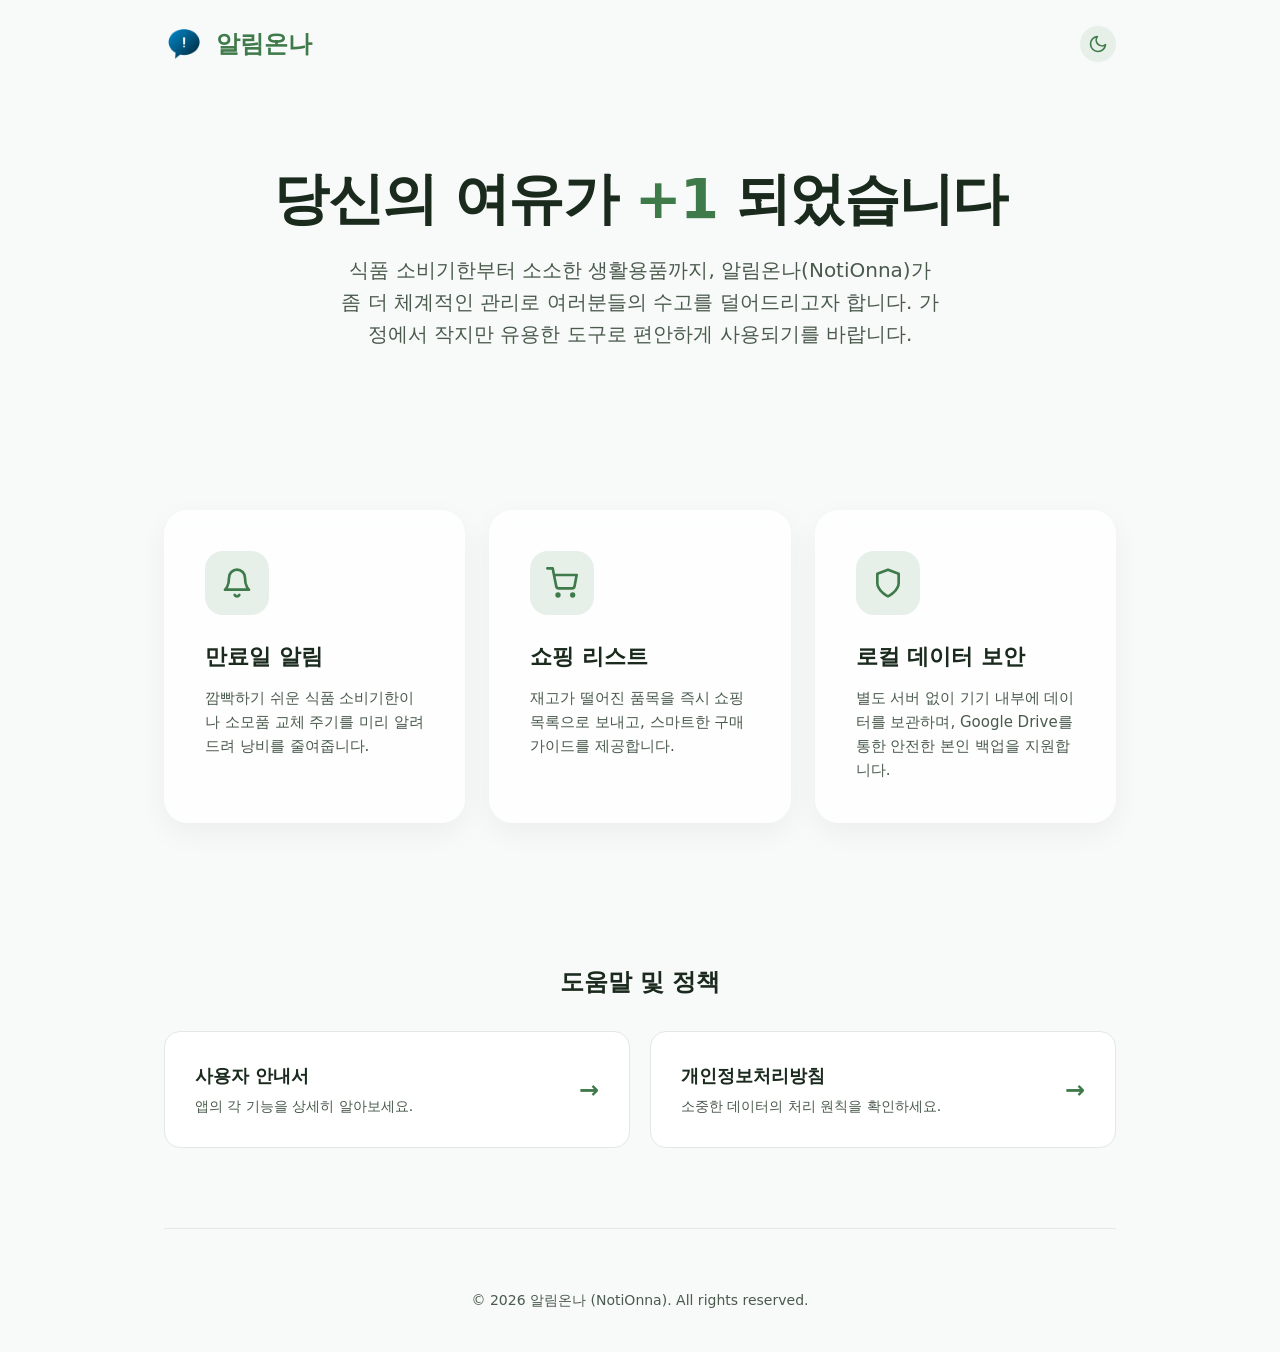
==== index.html @ 9b06f87b "Update index.html" ====
<!DOCTYPE html>
<html lang="ko">
<head>
    <meta charset="UTF-8">
    <meta name="viewport" content="width=device-width, initial-scale=1.0">
    <title>알림온나 (NotiOnna) - 스마트한 생활 관리의 시작</title>
    <!-- SEO Meta Tags -->
    <meta name="description" content="알림온나(NotiOnna)는 식품 소비기한 관리, 쇼핑 리스트 기능을 제공하는 통합 생활 관리 앱입니다.">
    <meta name="keywords" content="소비기한 관리, 쇼핑 리스트, 알림온나, NotiOnna, 생활 관리 앱">
    
    <script>
        (function () {
            try {
                var savedTheme = localStorage.getItem("homeTheme");
                if (savedTheme === "dark" || savedTheme === "light") {
                    document.documentElement.setAttribute("data-theme", savedTheme);
                    return;
                }
            } catch (error) {}
            document.documentElement.setAttribute("data-theme", "light");
        })();
    </script>
    <style>
        :root {
            --bg-page: #f8faf9;
            --bg-card: #ffffff;
            --text-main: #1a2a1d;
            --text-sub: #4a5a4d;
            --brand: #3f7a4a;
            --brand-light: #e6f0e9;
            --brand-hover: #2d5a36;
            --accent: #d07a2d;
            --line: #e2e8e3;
            --shadow: 0 10px 30px rgba(0, 0, 0, 0.05);
            --radius-lg: 24px;
            --radius-md: 16px;
            --font-main: "Pretendard Variable", "SUIT Variable", system-ui, -apple-system, sans-serif;
        }

        html[data-theme="dark"] {
            --bg-page: #111411;
            --bg-card: #1b201b;
            --text-main: #e8ece9;
            --text-sub: #aab4ad;
            --brand: #5ba56b;
            --brand-light: #253328;
            --brand-hover: #7bc18b;
            --line: #2d362e;
            --shadow: 0 10px 40px rgba(0, 0, 0, 0.3);
        }

        * {
            box-sizing: border-box;
            margin: 0;
            padding: 0;
        }

        body {
            font-family: var(--font-main);
            background-color: var(--bg-page);
            color: var(--text-main);
            line-height: 1.6;
            transition: background-color 0.3s ease;
            overflow-x: hidden;
        }

        .container {
            max-width: 1000px;
            margin: 0 auto;
            padding: 0 24px;
        }

        /* Nav */
        nav {
            display: flex;
            justify-content: space-between;
            align-items: center;
            padding: 24px 0;
        }

        .logo {
            font-size: 24px;
            font-weight: 800;
            color: var(--brand);
            display: flex;
            align-items: center;
            gap: 12px;
            text-decoration: none;
            font-family: inherit;
        }

        .logo-icon {
            width: 40px;
            height: 40px;
            border-radius: 10px;
            object-fit: contain;
        }

        /* Theme Toggle */
        .theme-toggle {
            cursor: pointer;
            padding: 8px;
            border-radius: 50%;
            background: var(--brand-light);
            display: flex;
            align-items: center;
            justify-content: center;
            border: none;
            color: var(--brand);
            transition: all 0.2s ease;
        }
        .theme-toggle:hover {
            transform: scale(1.1);
        }

        /* Hero Section */
        .hero {
            padding: 80px 0 60px;
            text-align: center;
        }

        .hero h1 {
            font-size: clamp(32px, 5vw, 56px);
            font-weight: 800;
            letter-spacing: -0.03em;
            margin-bottom: 24px;
            line-height: 1.1;
        }

        .hero h1 span {
            color: var(--brand);
        }

        .hero p {
            font-size: clamp(16px, 2.5vw, 20px);
            color: var(--text-sub);
            max-width: 600px;
            margin: 0 auto 40px;
        }

        .cta-group {
            display: flex;
            gap: 16px;
            justify-content: center;
            flex-wrap: wrap;
        }

        .btn {
            display: inline-flex;
            align-items: center;
            padding: 14px 28px;
            border-radius: 999px;
            font-weight: 700;
            text-decoration: none;
            transition: all 0.2s ease;
            font-size: 16px;
        }

        .btn-primary {
            background: var(--brand);
            color: white;
        }

        .btn-primary:hover {
            background: var(--brand-hover);
            transform: translateY(-2px);
            box-shadow: 0 8px 15px rgba(63, 122, 74, 0.2);
        }

        .btn-secondary {
            background: var(--bg-card);
            color: var(--text-main);
            border: 1px solid var(--line);
        }

        .btn-secondary:hover {
            background: var(--brand-light);
            border-color: var(--brand);
        }

        /* Features Section */
        .features {
            padding: 60px 0;
            display: grid;
            grid-template-columns: repeat(auto-fit, minmax(280px, 1fr));
            gap: 24px;
        }

        .feature-card {
            background: rgba(255, 255, 255, 0.7);
            backdrop-filter: blur(10px);
            -webkit-backdrop-filter: blur(10px);
            padding: 40px;
            border-radius: var(--radius-lg);
            border: 1px solid rgba(255, 255, 255, 0.4);
            box-shadow: var(--shadow);
            transition: all 0.3s cubic-bezier(0.4, 0, 0.2, 1);
            position: relative;
            overflow: hidden;
        }

        html[data-theme="dark"] .feature-card {
            background: rgba(27, 32, 27, 0.6);
            border: 1px solid rgba(255, 255, 255, 0.1);
        }

        .feature-card:hover {
            transform: translateY(-8px);
            border-color: var(--brand);
            box-shadow: 0 20px 40px rgba(0, 0, 0, 0.1);
        }

        .feature-icon-wrapper {
            width: 64px;
            height: 64px;
            background: var(--brand-light);
            border-radius: 18px;
            display: flex;
            align-items: center;
            justify-content: center;
            margin-bottom: 24px;
            color: var(--brand);
        }

        .feature-card h3 {
            font-size: 22px;
            margin-bottom: 12px;
            font-weight: 700;
        }

        .feature-card p {
            color: var(--text-sub);
            font-size: 15px;
            line-height: 1.6;
        }

        /* Links Section */
        .links-section {
            padding: 80px 0;
            text-align: center;
        }

        .links-grid {
            display: grid;
            grid-template-columns: repeat(auto-fit, minmax(300px, 1fr));
            gap: 20px;
            margin-top: 30px;
        }

        .link-card {
            background: var(--bg-card);
            padding: 30px;
            border-radius: var(--radius-md);
            border: 1px solid var(--line);
            text-decoration: none;
            color: inherit;
            display: flex;
            align-items: center;
            justify-content: space-between;
            transition: all 0.2s ease;
        }

        .link-card:hover {
            border-color: var(--brand);
            background: var(--brand-light);
        }

        .link-card div {
            text-align: left;
        }

        .link-card h4 {
            font-size: 18px;
            margin-bottom: 4px;
        }

        .link-card p {
            font-size: 14px;
            color: var(--text-sub);
        }

        .arrow-icon {
            color: var(--brand);
            font-weight: 800;
            font-size: 24px;
        }

        /* Footer */
        footer {
            padding: 60px 0 40px;
            border-top: 1px solid var(--line);
            text-align: center;
            color: var(--text-sub);
            font-size: 14px;
        }

        /* Animations */
        @keyframes fadeIn {
            from { opacity: 0; transform: translateY(20px); }
            to { opacity: 1; transform: translateY(0); }
        }

        .hero, .feature-card, .links-grid {
            animation: fadeIn 0.8s ease backwards;
        }

        .feature-card:nth-child(2) { animation-delay: 0.1s; }
        .feature-card:nth-child(3) { animation-delay: 0.2s; }
        .feature-card:nth-child(4) { animation-delay: 0.3s; }

    </style>
</head>
<body>
    <div class="container">
        <nav>
            <a href="#" class="logo">
                <img src="images/app_icon.png" alt="알림온나 로고" class="logo-icon">
                알림온나
            </a>
            <button class="theme-toggle" id="theme-btn" title="테마 전환">
                <svg id="sun-icon" style="display:none" width="20" height="20" viewBox="0 0 24 24" fill="none" stroke="currentColor" stroke-width="2" stroke-linecap="round" stroke-linejoin="round"><circle cx="12" cy="12" r="5"/><line x1="12" y1="1" x2="12" y2="3"/><line x1="12" y1="21" x2="12" y2="23"/><line x1="4.22" y1="4.22" x2="5.64" y2="5.64"/><line x1="18.36" y1="18.36" x2="19.78" y2="19.78"/><line x1="1" y1="12" x2="3" y2="12"/><line x1="21" y1="12" x2="23" y2="12"/><line x1="4.22" y1="19.78" x2="5.64" y2="18.36"/><line x1="18.36" y1="5.64" x2="19.78" y2="4.22"/></svg>
                <svg id="moon-icon" width="20" height="20" viewBox="0 0 24 24" fill="none" stroke="currentColor" stroke-width="2" stroke-linecap="round" stroke-linejoin="round"><path d="M21 12.79A9 9 0 1 1 11.21 3 7 7 0 0 0 21 12.79z"/></svg>
            </button>
        </nav>

        <header class="hero">
            <h1>당신의 여유가 <span>+1</span> 되었습니다</h1>
            <p>식품 소비기한부터 소소한 생활용품까지, 알림온나(NotiOnna)가 좀 더 체계적인 관리로 여러분들의 수고를 덜어드리고자 합니다. 가정에서 작지만 유용한 도구로 편안하게 사용되기를 바랍니다.</p>
        </header>

        <section class="features" id="features">
            <div class="feature-card">
                <div class="feature-icon-wrapper">
                    <svg width="32" height="32" viewBox="0 0 24 24" fill="none" stroke="currentColor" stroke-width="2" stroke-linecap="round" stroke-linejoin="round"><path d="M18 8A6 6 0 0 0 6 8c0 7-3 9-3 9h18s-3-2-3-9"/><path d="M13.73 21a2 2 0 0 1-3.46 0"/></svg>
                </div>
                <h3>만료일 알림</h3>
                <p>깜빡하기 쉬운 식품 소비기한이나 소모품 교체 주기를 미리 알려드려 낭비를 줄여줍니다.</p>
            </div>
            <div class="feature-card">
                <div class="feature-icon-wrapper">
                    <svg width="32" height="32" viewBox="0 0 24 24" fill="none" stroke="currentColor" stroke-width="2" stroke-linecap="round" stroke-linejoin="round"><circle cx="9" cy="21" r="1"/><circle cx="20" cy="21" r="1"/><path d="M1 1h4l2.68 13.39a2 2 0 0 0 2 1.61h9.72a2 2 0 0 0 2-1.61L23 6H6"/></svg>
                </div>
                <h3>쇼핑 리스트</h3>
                <p>재고가 떨어진 품목을 즉시 쇼핑 목록으로 보내고, 스마트한 구매 가이드를 제공합니다.</p>
            </div>
            <div class="feature-card">
                <div class="feature-icon-wrapper">
                    <svg width="32" height="32" viewBox="0 0 24 24" fill="none" stroke="currentColor" stroke-width="2" stroke-linecap="round" stroke-linejoin="round"><path d="M12 22s8-4 8-10V5l-8-3-8 3v7c0 6 8 10 8 10z"/></svg>
                </div>
                <h3>로컬 데이터 보안</h3>
                <p>별도 서버 없이 기기 내부에 데이터를 보관하며, Google Drive를 통한 안전한 본인 백업을 지원합니다.</p>
            </div>
        </section>

        <section class="links-section">
            <h2>도움말 및 정책</h2>
            <div class="links-grid">
                <a href="https://insac04.github.io/notionna/manual/" class="link-card">
                    <div>
                        <h4>사용자 안내서</h4>
                        <p>앱의 각 기능을 상세히 알아보세요.</p>
                    </div>
                    <span class="arrow-icon">→</span>
                </a>
                <a href="https://insac04.github.io/notionna/privacy-policy/" class="link-card">
                    <div>
                        <h4>개인정보처리방침</h4>
                        <p>소중한 데이터의 처리 원칙을 확인하세요.</p>
                    </div>
                    <span class="arrow-icon">→</span>
                </a>
            </div>
        </section>

        <footer>
            <p>&copy; 2026 알림온나 (NotiOnna). All rights reserved.</p>
        </footer>
    </div>

    <script>
        const btn = document.getElementById('theme-btn');
        const sunIcon = document.getElementById('sun-icon');
        const moonIcon = document.getElementById('moon-icon');
        
        function updateIcons(theme) {
            if (theme === 'dark') {
                sunIcon.style.display = 'block';
                moonIcon.style.display = 'none';
            } else {
                sunIcon.style.display = 'none';
                moonIcon.style.display = 'block';
            }
        }

        // Initial icon state
        updateIcons(document.documentElement.getAttribute('data-theme'));

        btn.addEventListener('click', () => {
            let currentTheme = document.documentElement.getAttribute('data-theme');
            let nextTheme = currentTheme === 'dark' ? 'light' : 'dark';
            
            document.documentElement.setAttribute('data-theme', nextTheme);
            localStorage.setItem('homeTheme', nextTheme);
            updateIcons(nextTheme);
        });
    </script>
</body>
</html>
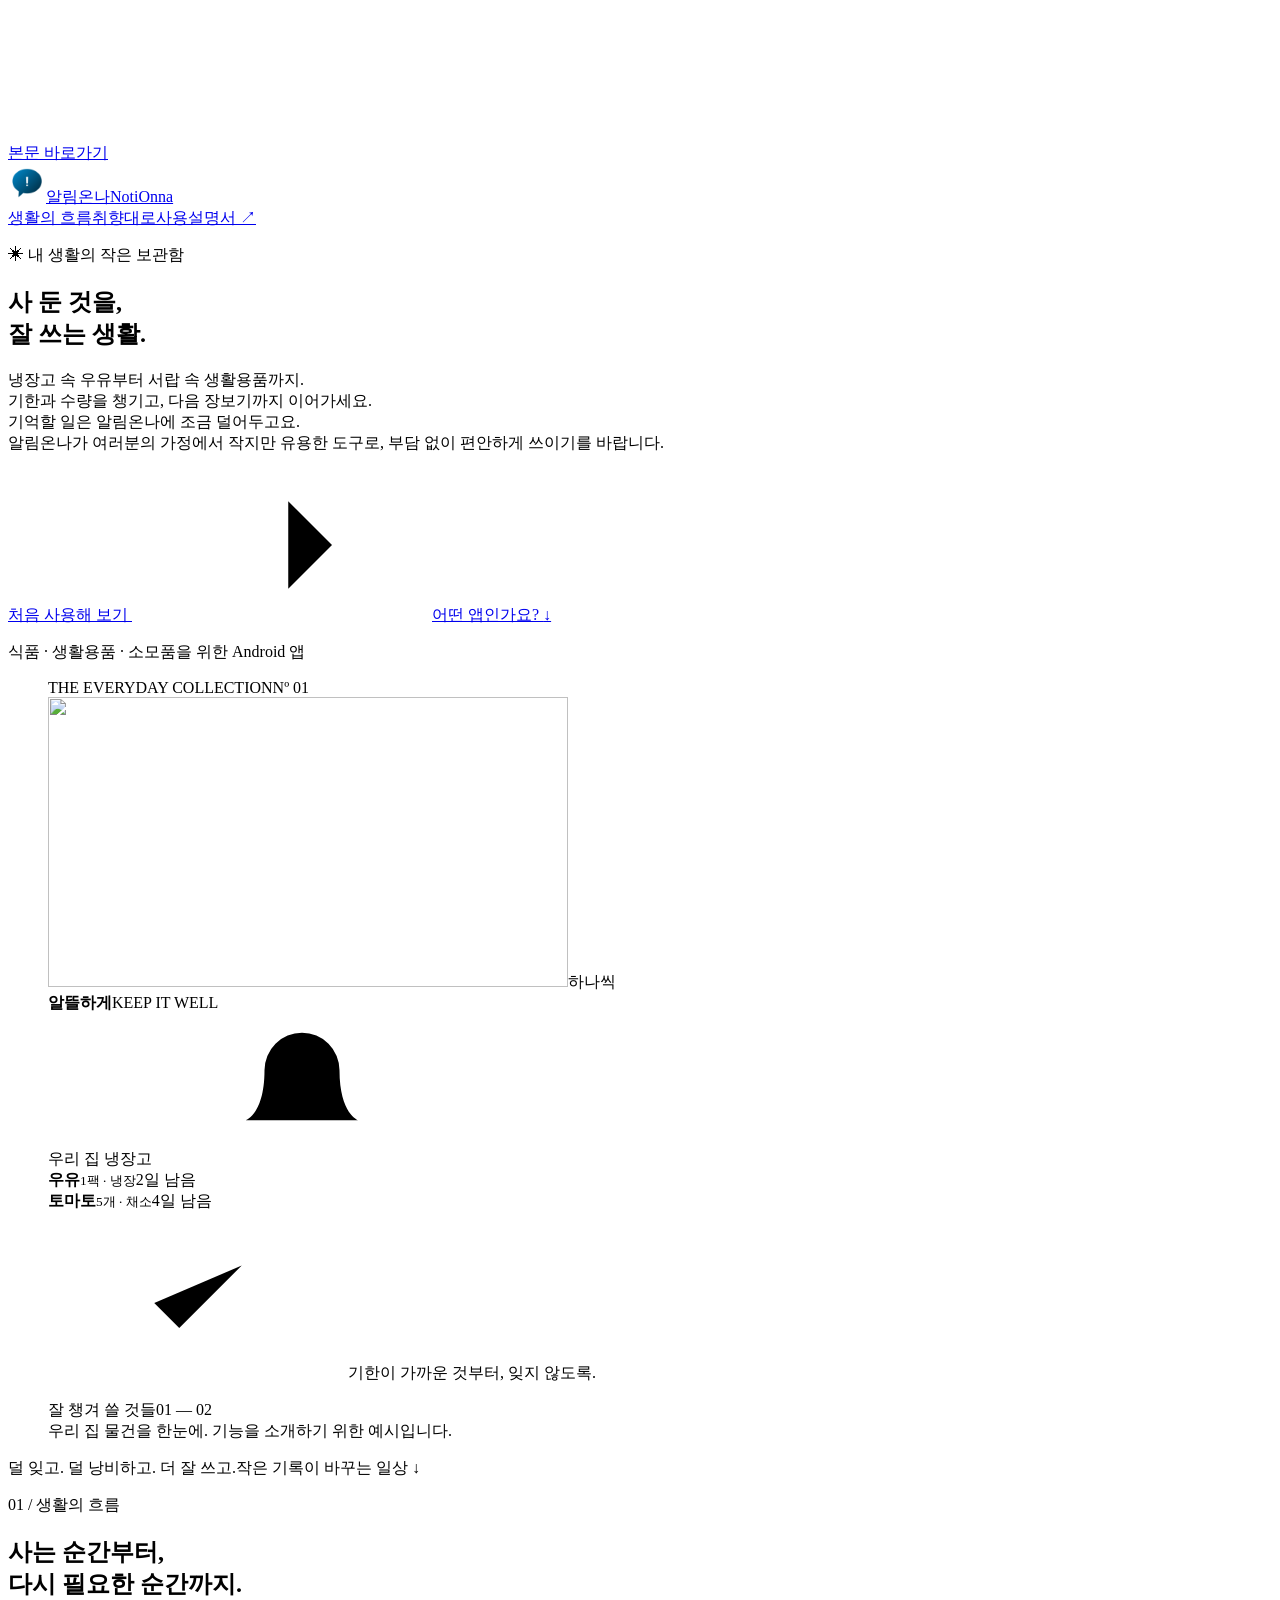
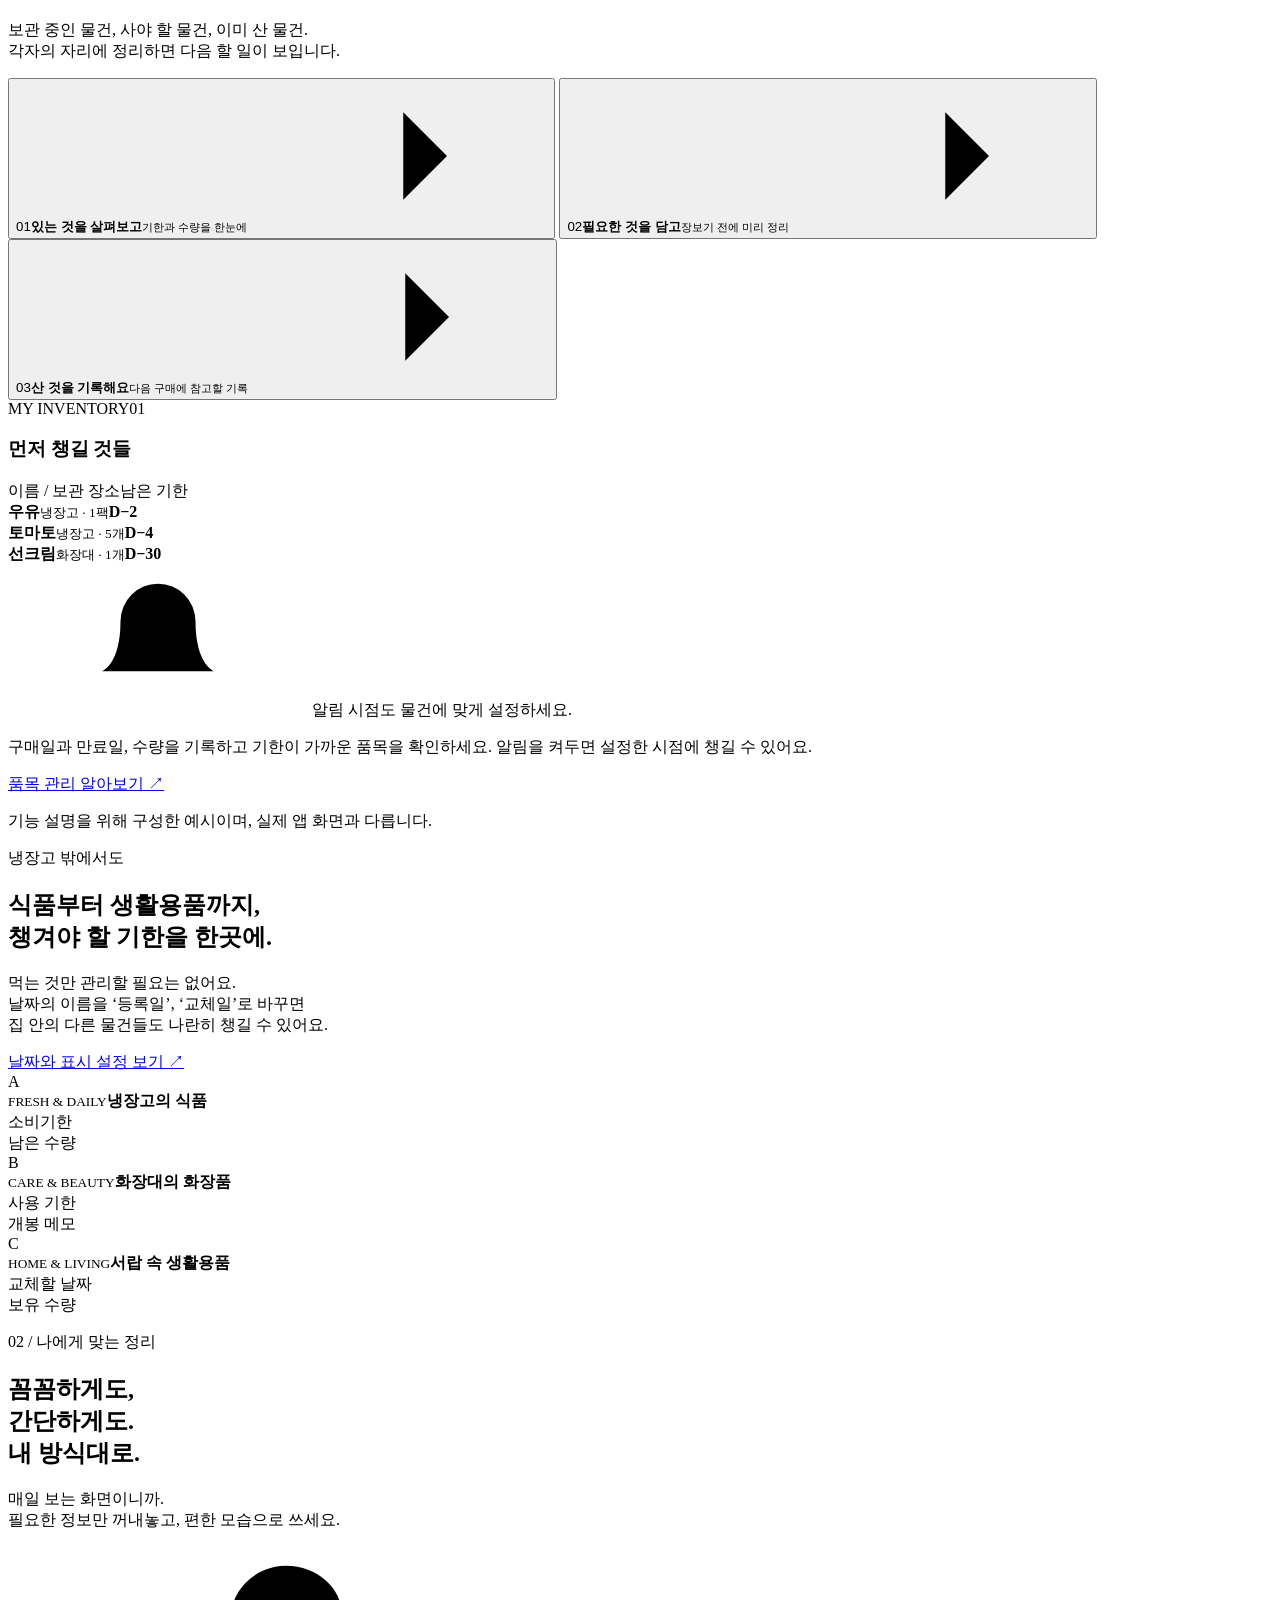
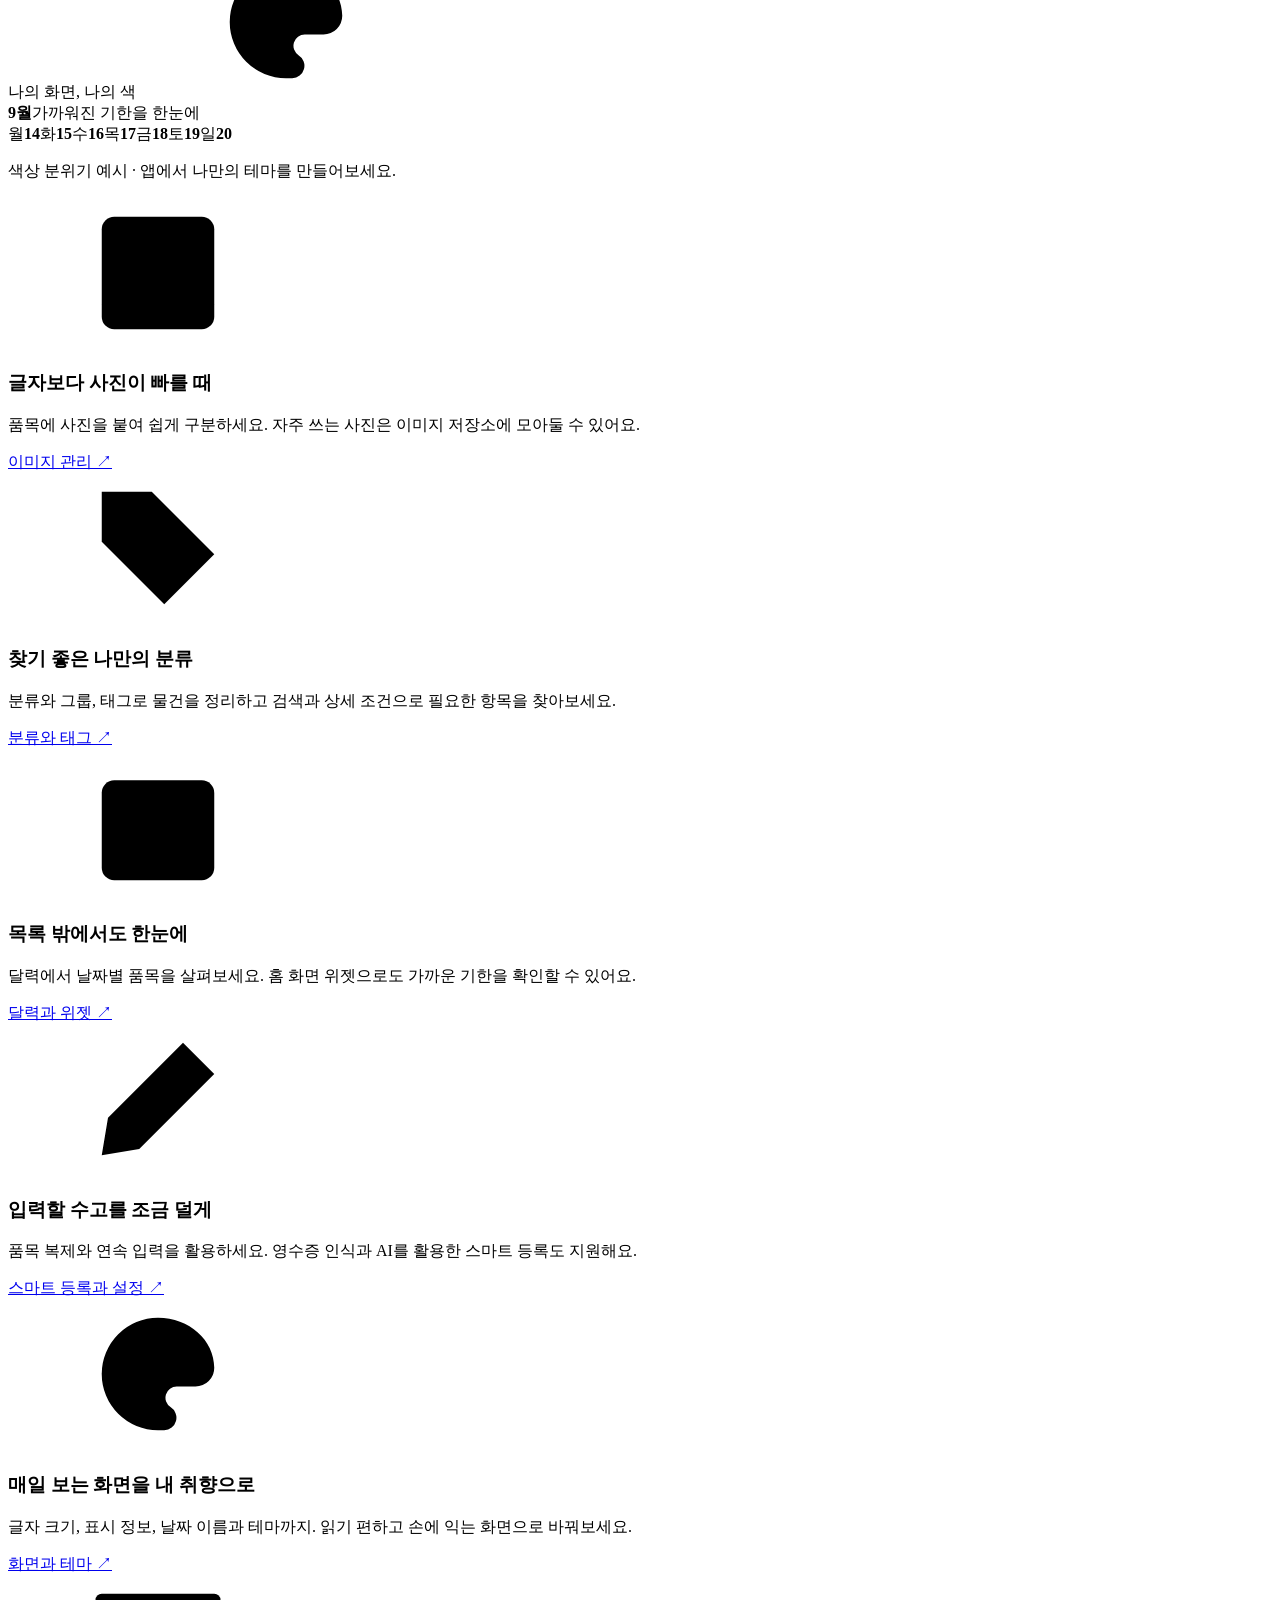
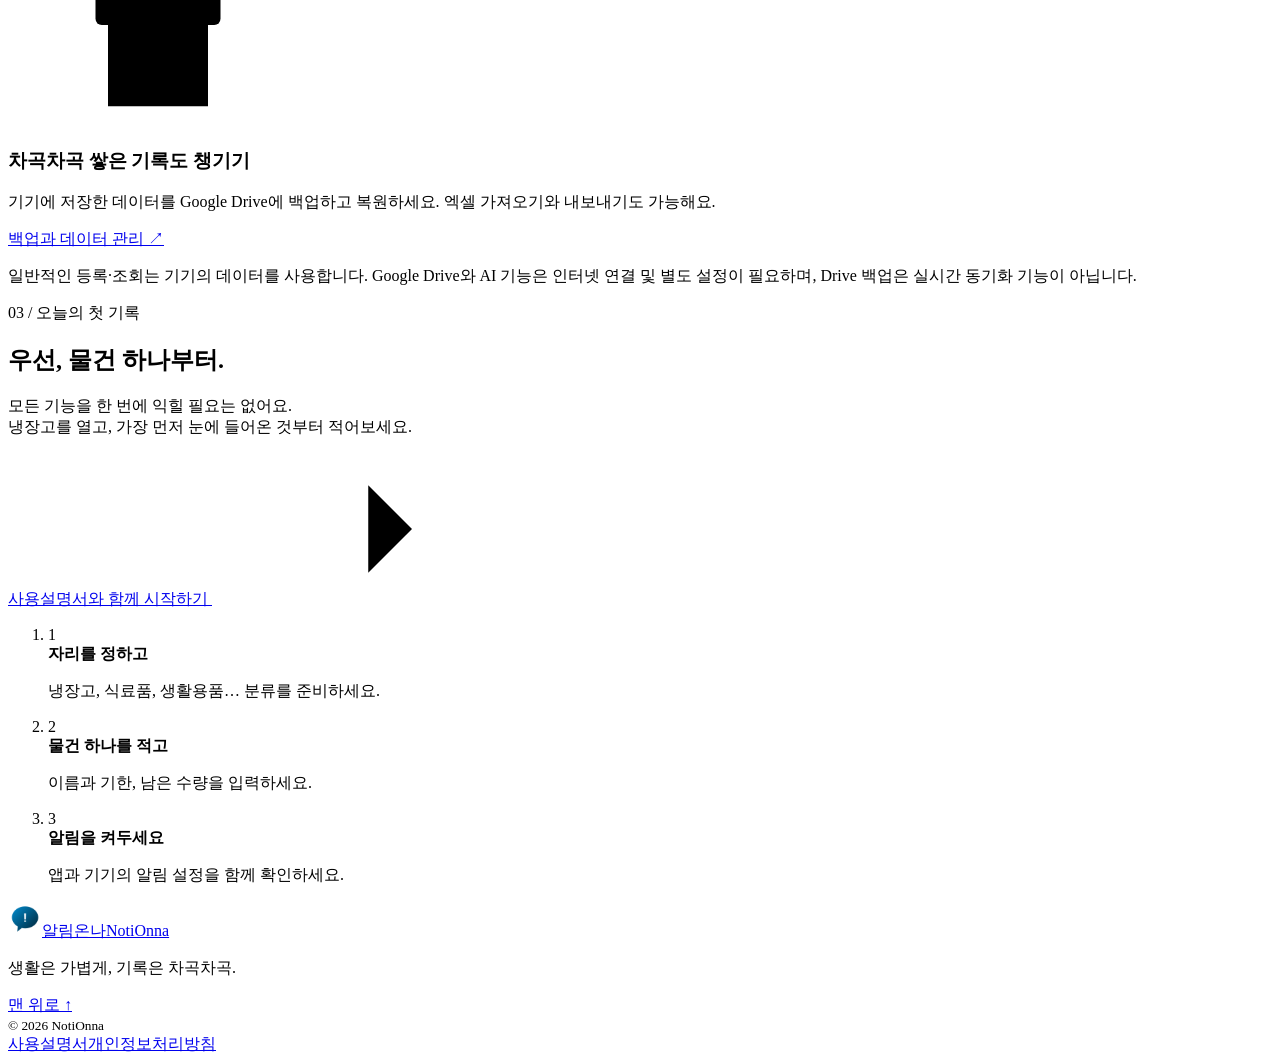
==== commit 40895f31: "Update index.html" ====
--- a/index.html
+++ b/index.html
@@ -1,408 +1,149 @@
 <!DOCTYPE html>
-<html lang="ko">
+<html lang="ko" data-theme="light">
 <head>
-    <meta charset="UTF-8">
-    <meta name="viewport" content="width=device-width, initial-scale=1.0">
-    <title>알림온나 (NotiOnna) - 스마트한 생활 관리의 시작</title>
-    <!-- SEO Meta Tags -->
-    <meta name="description" content="알림온나(NotiOnna)는 식품 소비기한 관리, 쇼핑 리스트 기능을 제공하는 통합 생활 관리 앱입니다.">
-    <meta name="keywords" content="소비기한 관리, 쇼핑 리스트, 알림온나, NotiOnna, 생활 관리 앱">
-    
-    <script>
-        (function () {
-            try {
-                var savedTheme = localStorage.getItem("homeTheme");
-                if (savedTheme === "dark" || savedTheme === "light") {
-                    document.documentElement.setAttribute("data-theme", savedTheme);
-                    return;
-                }
-            } catch (error) {}
-            document.documentElement.setAttribute("data-theme", "light");
-        })();
-    </script>
-    <style>
-        :root {
-            --bg-page: #f8faf9;
-            --bg-card: #ffffff;
-            --text-main: #1a2a1d;
-            --text-sub: #4a5a4d;
-            --brand: #3f7a4a;
-            --brand-light: #e6f0e9;
-            --brand-hover: #2d5a36;
-            --accent: #d07a2d;
-            --line: #e2e8e3;
-            --shadow: 0 10px 30px rgba(0, 0, 0, 0.05);
-            --radius-lg: 24px;
-            --radius-md: 16px;
-            --font-main: "Pretendard Variable", "SUIT Variable", system-ui, -apple-system, sans-serif;
-        }
+  <meta charset="UTF-8">
+  <meta name="viewport" content="width=device-width, initial-scale=1">
+  <meta name="description" content="사 둔 것을, 잘 쓰는 생활. 알림온나로 식품과 생활용품의 기한·수량을 챙기고, 장보기와 구매 기록까지 한곳에 정리하세요.">
+  <meta name="theme-color" content="#f5f3eb">
+  <meta property="og:type" content="website">
+  <meta property="og:locale" content="ko_KR">
+  <meta property="og:title" content="알림온나 — 사 둔 것을, 잘 쓰는 생활">
+  <meta property="og:description" content="냉장고 속 우유부터 서랍 속 생활용품까지. 기억할 일은 덜고, 하나씩 알뜰하게 챙겨보세요.">
+  <meta property="og:image" content="https://insac04.github.io/notionna/home/images/app_icon.png">
+  <title>알림온나 — 사 둔 것을, 잘 쓰는 생활</title>
+  <link rel="icon" type="image/png" href="images/app_icon.png">
+  <link rel="stylesheet" href="home.css">
+  <script>
+    (function () {
+      try {
+        var saved = localStorage.getItem('homeTheme');
+        if (saved === 'dark' || saved === 'light') document.documentElement.dataset.theme = saved;
+      } catch (error) {}
+    })();
+  </script>
+  <script src="home.js" defer></script>
+</head>
+<body id="top">
+  <a class="skip-link" href="#main">본문 바로가기</a>
+  <svg class="svg-definitions" xmlns="http://www.w3.org/2000/svg" aria-hidden="true">
+    <defs>
+      <symbol id="arrow" viewBox="0 0 24 24"><path d="M4 12h15M13 5l7 7-7 7"/></symbol>
+      <symbol id="check" viewBox="0 0 24 24"><path d="m5 12 4 4L19 6"/></symbol>
+      <symbol id="sun" viewBox="0 0 24 24"><circle cx="12" cy="12" r="4"/><path d="M12 2v2m0 16v2M2 12h2m16 0h2M5 5l1.5 1.5m11 11L19 19M5 19l1.5-1.5m11-11L19 5"/></symbol>
+      <symbol id="moon" viewBox="0 0 24 24"><path d="M20 14.2A8.7 8.7 0 0 1 9.8 4a8.8 8.8 0 1 0 10.2 10.2Z"/></symbol>
+      <symbol id="bell" viewBox="0 0 24 24"><path d="M6 9a6 6 0 0 1 12 0c0 7 3 8 3 8H3s3-1 3-8Zm4 12h4"/></symbol>
+      <symbol id="photo" viewBox="0 0 24 24"><rect x="3" y="3" width="18" height="18" rx="2"/><circle cx="8" cy="8" r="1.5"/><path d="m3 17 5-5 4 4 4-6 5 7"/></symbol>
+      <symbol id="tag" viewBox="0 0 24 24"><path d="M3 3h8l10 10-8 8L3 11Z"/><circle cx="7.5" cy="7.5" r="1"/></symbol>
+      <symbol id="calendar" viewBox="0 0 24 24"><rect x="3" y="5" width="18" height="16" rx="2"/><path d="M7 3v5m10-5v5M3 11h18M7 15h2m4 0h2m-8 3h2"/></symbol>
+      <symbol id="pencil" viewBox="0 0 24 24"><path d="m4 15 12-12 5 5L9 20l-6 1Zm10-10 5 5M4 15l5 5"/></symbol>
+      <symbol id="archive" viewBox="0 0 24 24"><path d="M4 8v13h16V8M9 12h6"/><rect x="2" y="3" width="20" height="5" rx="1"/></symbol>
+      <symbol id="palette" viewBox="0 0 24 24"><path d="M12 3a9 9 0 1 0 0 18h1a2 2 0 0 0 1-3.7 1.8 1.8 0 0 1 1-3.3h3a3 3 0 0 0 3-3c0-4.4-4-8-9-8Z"/><path d="M7 10h.1M10 7h.1M15 7h.1M18 10h.1"/></symbol>
+    </defs>
+  </svg>
+  <header class="site-header wrap">
+    <a class="brand" href="#top" aria-label="알림온나 소개 처음으로"><img src="images/app_icon.png" width="38" height="38" alt=""><span>알림온나<span class="brand-roman">NotiOnna</span></span></a>
+    <nav class="site-nav" aria-label="주요 메뉴">
+      <a href="#everyday">생활의 흐름</a><a href="#your-way">취향대로</a><a class="nav-manual" href="../manual/">사용설명서 <span aria-hidden="true">↗</span></a>
+      <button class="theme-button" type="button" aria-label="어두운 화면으로 전환" hidden data-enhanced><svg class="icon moon-icon" aria-hidden="true"><use href="#moon"/></svg><svg class="icon sun-icon" aria-hidden="true"><use href="#sun"/></svg></button>
+    </nav>
+  </header>
+  <main id="main" tabindex="-1">
+    <section class="hero wrap" aria-labelledby="hero-title">
+      <div class="hero-copy">
+        <p class="eyebrow"><span class="small-spark" aria-hidden="true">✳</span> 내 생활의 작은 보관함</p>
+        <h1 id="hero-title">사 둔 것을,<br><span class="marked">잘 쓰는 생활.</span></h1>
+        <p class="hero-description">냉장고 속 우유부터 서랍 속 생활용품까지.<br> 기한과 수량을 챙기고, 다음 장보기까지 이어가세요.<br> 기억할 일은 알림온나에 조금 덜어두고요.<br> 알림온나가 여러분의 가정에서 작지만 유용한 도구로, 부담 없이 편안하게 쓰이기를 바랍니다.</p>
+        <div class="hero-actions"><a class="button button-solid" href="../manual/#quickstart">처음 사용해 보기 <svg class="icon" aria-hidden="true"><use href="#arrow"/></svg></a><a class="text-link" href="#everyday">어떤 앱인가요? <span aria-hidden="true">↓</span></a></div>
+        <p class="hero-note"><span class="note-line" aria-hidden="true"></span> 식품 · 생활용품 · 소모품을 위한 Android 앱</p>
+      </div>
+      <figure class="cabinet-figure">
+        <div class="cabinet" data-cabinet="food">
+          <div class="cabinet-top"><span class="micro">THE EVERYDAY COLLECTION</span><span class="collection-number" aria-hidden="true">Nº 01</span></div>
+          <div class="cabinet-controls" role="group" aria-label="보관함 예시 선택" hidden data-enhanced><button type="button" data-collection="food" aria-pressed="true">냉장고</button><button type="button" data-collection="daily" aria-pressed="false">생활 서랍</button></div>
+          <div class="still-life" aria-hidden="true"><img class="shelf-food" src="images/shelf-food.svg" width="520" height="290" alt=""><img class="shelf-daily" src="images/shelf-daily.svg" width="520" height="290" alt="" hidden><span class="round-stamp">하나씩<br><strong>알뜰하게</strong><span>KEEP IT WELL</span></span></div>
+          <div class="inventory-note" aria-live="polite" aria-atomic="true">
+            <div class="inventory-heading"><span id="inventory-title">우리 집 냉장고</span><svg class="icon" aria-hidden="true"><use href="#bell"/></svg></div>
+            <div class="inventory-row"><span><i class="item-dot coral-dot" aria-hidden="true"></i><strong id="inventory-name-one">우유</strong><small id="inventory-detail-one">1팩 · 냉장</small></span><span class="date-tag" id="inventory-date-one">2일 남음</span></div>
+            <div class="inventory-row"><span><i class="item-dot green-dot" aria-hidden="true"></i><strong id="inventory-name-two">토마토</strong><small id="inventory-detail-two">5개 · 채소</small></span><span class="date-tag calm" id="inventory-date-two">4일 남음</span></div>
+            <p><svg class="icon" aria-hidden="true"><use href="#check"/></svg><span id="inventory-tip">기한이 가까운 것부터, 잊지 않도록.</span></p>
+          </div>
+          <div class="cabinet-base"><span>잘 챙겨 쓸 것들</span><span aria-hidden="true">01 — 02</span></div>
+        </div>
+        <figcaption><span id="cabinet-hint">우리 집 물건을 한눈에.</span> <span>기능을 소개하기 위한 예시입니다.</span></figcaption>
+      </figure>
+    </section>
+    <div class="chapter-line wrap" aria-hidden="true"><span>덜 잊고. 덜 낭비하고. 더 잘 쓰고.</span><span>작은 기록이 바꾸는 일상 ↓</span></div>
 
-        html[data-theme="dark"] {
-            --bg-page: #111411;
-            --bg-card: #1b201b;
-            --text-main: #e8ece9;
-            --text-sub: #aab4ad;
-            --brand: #5ba56b;
-            --brand-light: #253328;
-            --brand-hover: #7bc18b;
-            --line: #2d362e;
-            --shadow: 0 10px 40px rgba(0, 0, 0, 0.3);
-        }
+    <section id="everyday" class="everyday wrap section-space" aria-labelledby="everyday-title">
+      <div class="section-heading"><p class="eyebrow">01 / 생활의 흐름</p><h2 id="everyday-title">사는 순간부터,<br>다시 필요한 순간까지.</h2><p>보관 중인 물건, 사야 할 물건, 이미 산 물건.<br>각자의 자리에 정리하면 다음 할 일이 보입니다.</p></div>
+      <div class="flow-layout">
+        <div class="flow-tabs" role="tablist" aria-label="목록별 기능" aria-orientation="vertical">
+          <button id="tab-keep" class="flow-tab" type="button" role="tab" aria-selected="true" aria-controls="panel-keep" tabindex="0" data-step="keep"><span class="step-number">01</span><span><strong>있는 것을 살펴보고</strong><small>기한과 수량을 한눈에</small></span><svg class="icon" aria-hidden="true"><use href="#arrow"/></svg></button>
+          <button id="tab-shop" class="flow-tab" type="button" role="tab" aria-selected="false" aria-controls="panel-shop" tabindex="-1" data-step="shop"><span class="step-number">02</span><span><strong>필요한 것을 담고</strong><small>장보기 전에 미리 정리</small></span><svg class="icon" aria-hidden="true"><use href="#arrow"/></svg></button>
+          <button id="tab-record" class="flow-tab" type="button" role="tab" aria-selected="false" aria-controls="panel-record" tabindex="-1" data-step="record"><span class="step-number">03</span><span><strong>산 것을 기록해요</strong><small>다음 구매에 참고할 기록</small></span><svg class="icon" aria-hidden="true"><use href="#arrow"/></svg></button>
+        </div>
+        <div class="flow-stage">
+          <article id="panel-keep" class="flow-panel" role="tabpanel" aria-labelledby="tab-keep" tabindex="0">
+            <div class="paper-preview keep-preview"><div class="paper-head"><span class="micro">MY INVENTORY</span><span class="paper-index">01</span></div><h3>먼저 챙길 것들</h3><div class="list-labels"><span>이름 / 보관 장소</span><span>남은 기한</span></div>
+              <div class="preview-item"><span class="mini-illustration milk-mini" aria-hidden="true"></span><span><strong>우유</strong><small>냉장고 · 1팩</small></span><b class="remaining urgent">D−2</b></div>
+              <div class="preview-item"><span class="mini-illustration tomato-mini" aria-hidden="true"></span><span><strong>토마토</strong><small>냉장고 · 5개</small></span><b class="remaining">D−4</b></div>
+              <div class="preview-item"><span class="mini-illustration tube-mini" aria-hidden="true"></span><span><strong>선크림</strong><small>화장대 · 1개</small></span><b class="remaining">D−30</b></div>
+              <div class="paper-foot"><svg class="icon" aria-hidden="true"><use href="#bell"/></svg> 알림 시점도 물건에 맞게 설정하세요.</div>
+            </div>
+            <div class="panel-caption"><p>구매일과 만료일, 수량을 기록하고 기한이 가까운 품목을 확인하세요. 알림을 켜두면 설정한 시점에 챙길 수 있어요.</p><a class="text-link" href="../manual/#item">품목 관리 알아보기 <span aria-hidden="true">↗</span></a></div>
+          </article>
+          <article id="panel-shop" class="flow-panel" role="tabpanel" aria-labelledby="tab-shop" tabindex="0" hidden>
+            <div class="paper-preview shopping-preview"><div class="paper-head"><span class="micro">SHOPPING NOTE</span><span class="paper-index">02</span></div><h3>이번 주 장보기</h3><div class="list-labels"><span>살 물건 / 필요한 수량</span><span>장보기 목록</span></div>
+              <div class="shopping-item"><span class="sample-checkbox" aria-hidden="true"></span><strong>우유</strong><span>2팩</span></div><div class="shopping-item"><span class="sample-checkbox" aria-hidden="true"></span><strong>달걀</strong><span>1판</span></div><div class="shopping-item sample-done"><span class="sample-checkbox" aria-hidden="true"><svg class="icon"><use href="#check"/></svg></span><strong>주방 세제</strong><span>1개</span></div>
+              <div class="paper-foot"><svg class="icon" aria-hidden="true"><use href="#check"/></svg> 구매한 물건은 관리대상으로 등록할 수 있어요.</div>
+            </div>
+            <div class="panel-caption"><p>필요한 품목을 쇼핑 리스트로 보내고, 장볼 곳이나 목적에 따라 그룹으로 정리하세요. 구매한 물건은 관리대상에 새로 등록할 수 있어요.</p><a class="text-link" href="../manual/#shopping">쇼핑 리스트 알아보기 <span aria-hidden="true">↗</span></a></div>
+          </article>
+          <article id="panel-record" class="flow-panel" role="tabpanel" aria-labelledby="tab-record" tabindex="0" hidden>
+            <div class="paper-preview receipt-preview"><div class="paper-head"><span class="micro">PURCHASE ARCHIVE</span><span class="paper-index">03</span></div><h3>잘 샀다는 기록</h3><div class="list-labels"><span>동네 마트</span><span>09. 12.</span></div>
+              <div class="receipt-item"><strong>우유 <small>2팩</small></strong><span>5,600원</span></div><div class="receipt-item"><strong>달걀 <small>1판</small></strong><span>7,900원</span></div><div class="receipt-item"><strong>주방 세제 <small>1개</small></strong><span>4,500원</span></div><div class="receipt-total"><span>구매 기록 합계</span><strong>18,000<span>원</span></strong></div>
+            </div>
+            <div class="panel-caption"><p>구매 내역에 날짜, 구매처, 수량과 가격을 남겨두세요. 언제 어디서 샀는지, 얼마였는지 궁금할 때 다시 찾아볼 수 있어요.</p><a class="text-link" href="../manual/#history">구매 내역 알아보기 <span aria-hidden="true">↗</span></a></div>
+          </article>
+          <p class="example-note">기능 설명을 위해 구성한 예시이며, 실제 앱 화면과 다릅니다.</p>
+        </div>
+      </div>
+      <noscript><p class="noscript-note">쇼핑 리스트에서는 구매할 물건을 정리하고, 구매 내역에서는 날짜·구매처·가격을 기록할 수 있습니다. <a href="../manual/">사용설명서에서 모든 기능 보기 →</a></p></noscript>
+    </section>
 
-        * {
-            box-sizing: border-box;
-            margin: 0;
-            padding: 0;
-        }
+    <section class="beyond-food" aria-labelledby="beyond-title"><div class="wrap beyond-inner">
+      <div><p class="eyebrow">냉장고 밖에서도</p><h2 id="beyond-title">식품부터 생활용품까지,<br>챙겨야 할 기한을 한곳에.</h2><p>먹는 것만 관리할 필요는 없어요.<br>날짜의 이름을 ‘등록일’, ‘교체일’로 바꾸면<br>집 안의 다른 물건들도 나란히 챙길 수 있어요.</p><a class="text-link" href="../manual/#appearance">날짜와 표시 설정 보기 <span aria-hidden="true">↗</span></a></div>
+      <div class="label-stack" aria-label="활용 예시"><div class="storage-label"><span class="label-index">A</span><div><small>FRESH &amp; DAILY</small><strong>냉장고의 식품</strong></div><span class="label-detail">소비기한<br>남은 수량</span></div><div class="storage-label"><span class="label-index">B</span><div><small>CARE &amp; BEAUTY</small><strong>화장대의 화장품</strong></div><span class="label-detail">사용 기한<br>개봉 메모</span></div><div class="storage-label"><span class="label-index">C</span><div><small>HOME &amp; LIVING</small><strong>서랍 속 생활용품</strong></div><span class="label-detail">교체할 날짜<br>보유 수량</span></div></div>
+    </div></section>
 
-        body {
-            font-family: var(--font-main);
-            background-color: var(--bg-page);
-            color: var(--text-main);
-            line-height: 1.6;
-            transition: background-color 0.3s ease;
-            overflow-x: hidden;
-        }
-
-        .container {
-            max-width: 1000px;
-            margin: 0 auto;
-            padding: 0 24px;
-        }
-
-        /* Nav */
-        nav {
-            display: flex;
-            justify-content: space-between;
-            align-items: center;
-            padding: 24px 0;
-        }
-
-        .logo {
-            font-size: 24px;
-            font-weight: 800;
-            color: var(--brand);
-            display: flex;
-            align-items: center;
-            gap: 12px;
-            text-decoration: none;
-            font-family: inherit;
-        }
-
-        .logo-icon {
-            width: 40px;
-            height: 40px;
-            border-radius: 10px;
-            object-fit: contain;
-        }
-
-        /* Theme Toggle */
-        .theme-toggle {
-            cursor: pointer;
-            padding: 8px;
-            border-radius: 50%;
-            background: var(--brand-light);
-            display: flex;
-            align-items: center;
-            justify-content: center;
-            border: none;
-            color: var(--brand);
-            transition: all 0.2s ease;
-        }
-        .theme-toggle:hover {
-            transform: scale(1.1);
-        }
-
-        /* Hero Section */
-        .hero {
-            padding: 80px 0 60px;
-            text-align: center;
-        }
-
-        .hero h1 {
-            font-size: clamp(32px, 5vw, 56px);
-            font-weight: 800;
-            letter-spacing: -0.03em;
-            margin-bottom: 24px;
-            line-height: 1.1;
-        }
-
-        .hero h1 span {
-            color: var(--brand);
-        }
-
-        .hero p {
-            font-size: clamp(16px, 2.5vw, 20px);
-            color: var(--text-sub);
-            max-width: 600px;
-            margin: 0 auto 40px;
-        }
-
-        .cta-group {
-            display: flex;
-            gap: 16px;
-            justify-content: center;
-            flex-wrap: wrap;
-        }
-
-        .btn {
-            display: inline-flex;
-            align-items: center;
-            padding: 14px 28px;
-            border-radius: 999px;
-            font-weight: 700;
-            text-decoration: none;
-            transition: all 0.2s ease;
-            font-size: 16px;
-        }
-
-        .btn-primary {
-            background: var(--brand);
-            color: white;
-        }
-
-        .btn-primary:hover {
-            background: var(--brand-hover);
-            transform: translateY(-2px);
-            box-shadow: 0 8px 15px rgba(63, 122, 74, 0.2);
-        }
-
-        .btn-secondary {
-            background: var(--bg-card);
-            color: var(--text-main);
-            border: 1px solid var(--line);
-        }
-
-        .btn-secondary:hover {
-            background: var(--brand-light);
-            border-color: var(--brand);
-        }
-
-        /* Features Section */
-        .features {
-            padding: 60px 0;
-            display: grid;
-            grid-template-columns: repeat(auto-fit, minmax(280px, 1fr));
-            gap: 24px;
-        }
-
-        .feature-card {
-            background: rgba(255, 255, 255, 0.7);
-            backdrop-filter: blur(10px);
-            -webkit-backdrop-filter: blur(10px);
-            padding: 40px;
-            border-radius: var(--radius-lg);
-            border: 1px solid rgba(255, 255, 255, 0.4);
-            box-shadow: var(--shadow);
-            transition: all 0.3s cubic-bezier(0.4, 0, 0.2, 1);
-            position: relative;
-            overflow: hidden;
-        }
-
-        html[data-theme="dark"] .feature-card {
-            background: rgba(27, 32, 27, 0.6);
-            border: 1px solid rgba(255, 255, 255, 0.1);
-        }
-
-        .feature-card:hover {
-            transform: translateY(-8px);
-            border-color: var(--brand);
-            box-shadow: 0 20px 40px rgba(0, 0, 0, 0.1);
-        }
-
-        .feature-icon-wrapper {
-            width: 64px;
-            height: 64px;
-            background: var(--brand-light);
-            border-radius: 18px;
-            display: flex;
-            align-items: center;
-            justify-content: center;
-            margin-bottom: 24px;
-            color: var(--brand);
-        }
-
-        .feature-card h3 {
-            font-size: 22px;
-            margin-bottom: 12px;
-            font-weight: 700;
-        }
-
-        .feature-card p {
-            color: var(--text-sub);
-            font-size: 15px;
-            line-height: 1.6;
-        }
-
-        /* Links Section */
-        .links-section {
-            padding: 80px 0;
-            text-align: center;
-        }
-
-        .links-grid {
-            display: grid;
-            grid-template-columns: repeat(auto-fit, minmax(300px, 1fr));
-            gap: 20px;
-            margin-top: 30px;
-        }
-
-        .link-card {
-            background: var(--bg-card);
-            padding: 30px;
-            border-radius: var(--radius-md);
-            border: 1px solid var(--line);
-            text-decoration: none;
-            color: inherit;
-            display: flex;
-            align-items: center;
-            justify-content: space-between;
-            transition: all 0.2s ease;
-        }
-
-        .link-card:hover {
-            border-color: var(--brand);
-            background: var(--brand-light);
-        }
-
-        .link-card div {
-            text-align: left;
-        }
-
-        .link-card h4 {
-            font-size: 18px;
-            margin-bottom: 4px;
-        }
-
-        .link-card p {
-            font-size: 14px;
-            color: var(--text-sub);
-        }
-
-        .arrow-icon {
-            color: var(--brand);
-            font-weight: 800;
-            font-size: 24px;
-        }
-
-        /* Footer */
-        footer {
-            padding: 60px 0 40px;
-            border-top: 1px solid var(--line);
-            text-align: center;
-            color: var(--text-sub);
-            font-size: 14px;
-        }
-
-        /* Animations */
-        @keyframes fadeIn {
-            from { opacity: 0; transform: translateY(20px); }
-            to { opacity: 1; transform: translateY(0); }
-        }
-
-        .hero, .feature-card, .links-grid {
-            animation: fadeIn 0.8s ease backwards;
-        }
-
-        .feature-card:nth-child(2) { animation-delay: 0.1s; }
-        .feature-card:nth-child(3) { animation-delay: 0.2s; }
-        .feature-card:nth-child(4) { animation-delay: 0.3s; }
-
-    </style>
-</head>
-<body>
-    <div class="container">
-        <nav>
-            <a href="#" class="logo">
-                <img src="images/app_icon.png" alt="알림온나 로고" class="logo-icon">
-                알림온나
-            </a>
-            <button class="theme-toggle" id="theme-btn" title="테마 전환">
-                <svg id="sun-icon" style="display:none" width="20" height="20" viewBox="0 0 24 24" fill="none" stroke="currentColor" stroke-width="2" stroke-linecap="round" stroke-linejoin="round"><circle cx="12" cy="12" r="5"/><line x1="12" y1="1" x2="12" y2="3"/><line x1="12" y1="21" x2="12" y2="23"/><line x1="4.22" y1="4.22" x2="5.64" y2="5.64"/><line x1="18.36" y1="18.36" x2="19.78" y2="19.78"/><line x1="1" y1="12" x2="3" y2="12"/><line x1="21" y1="12" x2="23" y2="12"/><line x1="4.22" y1="19.78" x2="5.64" y2="18.36"/><line x1="18.36" y1="5.64" x2="19.78" y2="4.22"/></svg>
-                <svg id="moon-icon" width="20" height="20" viewBox="0 0 24 24" fill="none" stroke="currentColor" stroke-width="2" stroke-linecap="round" stroke-linejoin="round"><path d="M21 12.79A9 9 0 1 1 11.21 3 7 7 0 0 0 21 12.79z"/></svg>
-            </button>
-        </nav>
-
-        <header class="hero">
-            <h1>당신의 여유가 <span>+1</span> 되었습니다</h1>
-            <p>식품 소비기한부터 소소한 생활용품까지, 알림온나(NotiOnna)가 좀 더 체계적인 관리로 여러분들의 수고를 덜어드리고자 합니다. 가정에서 작지만 유용한 도구로 편안하게 사용되기를 바랍니다.</p>
-        </header>
-
-        <section class="features" id="features">
-            <div class="feature-card">
-                <div class="feature-icon-wrapper">
-                    <svg width="32" height="32" viewBox="0 0 24 24" fill="none" stroke="currentColor" stroke-width="2" stroke-linecap="round" stroke-linejoin="round"><path d="M18 8A6 6 0 0 0 6 8c0 7-3 9-3 9h18s-3-2-3-9"/><path d="M13.73 21a2 2 0 0 1-3.46 0"/></svg>
-                </div>
-                <h3>만료일 알림</h3>
-                <p>깜빡하기 쉬운 식품 소비기한이나 소모품 교체 주기를 미리 알려드려 낭비를 줄여줍니다.</p>
-            </div>
-            <div class="feature-card">
-                <div class="feature-icon-wrapper">
-                    <svg width="32" height="32" viewBox="0 0 24 24" fill="none" stroke="currentColor" stroke-width="2" stroke-linecap="round" stroke-linejoin="round"><circle cx="9" cy="21" r="1"/><circle cx="20" cy="21" r="1"/><path d="M1 1h4l2.68 13.39a2 2 0 0 0 2 1.61h9.72a2 2 0 0 0 2-1.61L23 6H6"/></svg>
-                </div>
-                <h3>쇼핑 리스트</h3>
-                <p>재고가 떨어진 품목을 즉시 쇼핑 목록으로 보내고, 스마트한 구매 가이드를 제공합니다.</p>
-            </div>
-            <div class="feature-card">
-                <div class="feature-icon-wrapper">
-                    <svg width="32" height="32" viewBox="0 0 24 24" fill="none" stroke="currentColor" stroke-width="2" stroke-linecap="round" stroke-linejoin="round"><path d="M12 22s8-4 8-10V5l-8-3-8 3v7c0 6 8 10 8 10z"/></svg>
-                </div>
-                <h3>로컬 데이터 보안</h3>
-                <p>별도 서버 없이 기기 내부에 데이터를 보관하며, Google Drive를 통한 안전한 본인 백업을 지원합니다.</p>
-            </div>
-        </section>
-
-        <section class="links-section">
-            <h2>도움말 및 정책</h2>
-            <div class="links-grid">
-                <a href="https://insac04.github.io/notionna/manual/" class="link-card">
-                    <div>
-                        <h4>사용자 안내서</h4>
-                        <p>앱의 각 기능을 상세히 알아보세요.</p>
-                    </div>
-                    <span class="arrow-icon">→</span>
-                </a>
-                <a href="https://insac04.github.io/notionna/privacy-policy/" class="link-card">
-                    <div>
-                        <h4>개인정보처리방침</h4>
-                        <p>소중한 데이터의 처리 원칙을 확인하세요.</p>
-                    </div>
-                    <span class="arrow-icon">→</span>
-                </a>
-            </div>
-        </section>
-
-        <footer>
-            <p>&copy; 2026 알림온나 (NotiOnna). All rights reserved.</p>
-        </footer>
-    </div>
-
-    <script>
-        const btn = document.getElementById('theme-btn');
-        const sunIcon = document.getElementById('sun-icon');
-        const moonIcon = document.getElementById('moon-icon');
-        
-        function updateIcons(theme) {
-            if (theme === 'dark') {
-                sunIcon.style.display = 'block';
-                moonIcon.style.display = 'none';
-            } else {
-                sunIcon.style.display = 'none';
-                moonIcon.style.display = 'block';
-            }
-        }
-
-        // Initial icon state
-        updateIcons(document.documentElement.getAttribute('data-theme'));
-
-        btn.addEventListener('click', () => {
-            let currentTheme = document.documentElement.getAttribute('data-theme');
-            let nextTheme = currentTheme === 'dark' ? 'light' : 'dark';
-            
-            document.documentElement.setAttribute('data-theme', nextTheme);
-            localStorage.setItem('homeTheme', nextTheme);
-            updateIcons(nextTheme);
-        });
-    </script>
+    <section id="your-way" class="your-way wrap section-space" aria-labelledby="your-way-title">
+      <div class="personal-intro">
+        <div class="section-heading"><p class="eyebrow">02 / 나에게 맞는 정리</p><h2 id="your-way-title">꼼꼼하게도,<br> 간단하게도.<br><span class="serif-word">내 방식대로.</span></h2><p>매일 보는 화면이니까.<br>필요한 정보만 꺼내놓고, 편한 모습으로 쓰세요.</p></div>
+        <div class="color-sample" data-palette="forest"><div class="color-sample-top"><span>나의 화면, 나의 색</span><svg class="icon" aria-hidden="true"><use href="#palette"/></svg></div><div class="sample-calendar" aria-hidden="true"><div><strong>9월</strong><span>가까워진 기한을 한눈에</span></div><div class="calendar-strip"><span>월<b>14</b></span><span>화<b>15</b></span><span class="calendar-selected">수<b>16<i></i></b></span><span>목<b>17</b></span><span>금<b>18</b></span><span>토<b>19</b></span><span>일<b>20</b></span></div></div><div class="palette-controls" role="group" aria-label="색상 분위기 미리보기" hidden data-enhanced><span id="palette-name">차분한 숲</span><div><button type="button" class="swatch forest" data-palette="forest" aria-label="차분한 숲 색상 보기" aria-pressed="true"></button><button type="button" class="swatch ocean" data-palette="ocean" aria-label="깊은 바다 색상 보기" aria-pressed="false"></button><button type="button" class="swatch clay" data-palette="clay" aria-label="따뜻한 흙 색상 보기" aria-pressed="false"></button></div></div><p class="color-sample-note">색상 분위기 예시 · 앱에서 나만의 테마를 만들어보세요.</p></div>
+      </div>
+      <div class="feature-directory">
+        <article><svg class="icon" aria-hidden="true"><use href="#photo"/></svg><div><h3>글자보다 사진이 빠를 때</h3><p>품목에 사진을 붙여 쉽게 구분하세요. 자주 쓰는 사진은 이미지 저장소에 모아둘 수 있어요.</p><a href="../manual/#images">이미지 관리 <span aria-hidden="true">↗</span></a></div></article>
+        <article><svg class="icon" aria-hidden="true"><use href="#tag"/></svg><div><h3>찾기 좋은 나만의 분류</h3><p>분류와 그룹, 태그로 물건을 정리하고 검색과 상세 조건으로 필요한 항목을 찾아보세요.</p><a href="../manual/#categories">분류와 태그 <span aria-hidden="true">↗</span></a></div></article>
+        <article><svg class="icon" aria-hidden="true"><use href="#calendar"/></svg><div><h3>목록 밖에서도 한눈에</h3><p>달력에서 날짜별 품목을 살펴보세요. 홈 화면 위젯으로도 가까운 기한을 확인할 수 있어요.</p><a href="../manual/#widget">달력과 위젯 <span aria-hidden="true">↗</span></a></div></article>
+        <article><svg class="icon" aria-hidden="true"><use href="#pencil"/></svg><div><h3>입력할 수고를 조금 덜게</h3><p>품목 복제와 연속 입력을 활용하세요. 영수증 인식과 AI를 활용한 스마트 등록도 지원해요.</p><a href="../manual/#smart">스마트 등록과 설정 <span aria-hidden="true">↗</span></a></div></article>
+        <article><svg class="icon" aria-hidden="true"><use href="#palette"/></svg><div><h3>매일 보는 화면을 내 취향으로</h3><p>글자 크기, 표시 정보, 날짜 이름과 테마까지. 읽기 편하고 손에 익는 화면으로 바꿔보세요.</p><a href="../manual/#themes">화면과 테마 <span aria-hidden="true">↗</span></a></div></article>
+        <article><svg class="icon" aria-hidden="true"><use href="#archive"/></svg><div><h3>차곡차곡 쌓은 기록도 챙기기</h3><p>기기에 저장한 데이터를 Google Drive에 백업하고 복원하세요. 엑셀 가져오기와 내보내기도 가능해요.</p><a href="../manual/#backup">백업과 데이터 관리 <span aria-hidden="true">↗</span></a></div></article>
+      </div>
+      <p class="connection-note">일반적인 등록·조회는 기기의 데이터를 사용합니다. Google Drive와 AI 기능은 인터넷 연결 및 별도 설정이 필요하며, Drive 백업은 실시간 동기화 기능이 아닙니다.</p>
+    </section>
+    <section class="start-section wrap" aria-labelledby="start-title">
+      <div class="start-copy">
+        <p class="eyebrow">03 / 오늘의 첫 기록</p>
+        <h2 id="start-title">우선, 물건 하나부터.</h2>
+        <p>모든 기능을 한 번에 익힐 필요는 없어요.<br>냉장고를 열고, 가장 먼저 눈에 들어온 것부터 적어보세요.</p>
+        <a class="button button-solid" href="../manual/#quickstart">사용설명서와 함께 시작하기 <svg class="icon" aria-hidden="true"><use href="#arrow"/></svg></a>
+      </div>
+      <ol class="start-checklist"><li><span>1</span><div><strong>자리를 정하고</strong><p>냉장고, 식료품, 생활용품… 분류를 준비하세요.</p></div></li><li><span>2</span><div><strong>물건 하나를 적고</strong><p>이름과 기한, 남은 수량을 입력하세요.</p></div></li><li><span>3</span><div><strong>알림을 켜두세요</strong><p>앱과 기기의 알림 설정을 함께 확인하세요.</p></div></li></ol>
+    </section>
+  </main>
+  <footer class="site-footer wrap">
+    <div class="footer-top"><a class="brand" href="#top"><img src="images/app_icon.png" width="34" height="34" alt=""><span>알림온나<span class="brand-roman">NotiOnna</span></span></a><p>생활은 가볍게, 기록은 차곡차곡.</p><a class="back-top" href="#top">맨 위로 <span aria-hidden="true">↑</span></a></div>
+    <div class="footer-bottom"><small>© 2026 NotiOnna</small><nav aria-label="도움말과 정책"><a href="../manual/">사용설명서</a><a href="../privacy_policy/">개인정보처리방침</a></nav></div>
+  </footer>
 </body>
 </html>
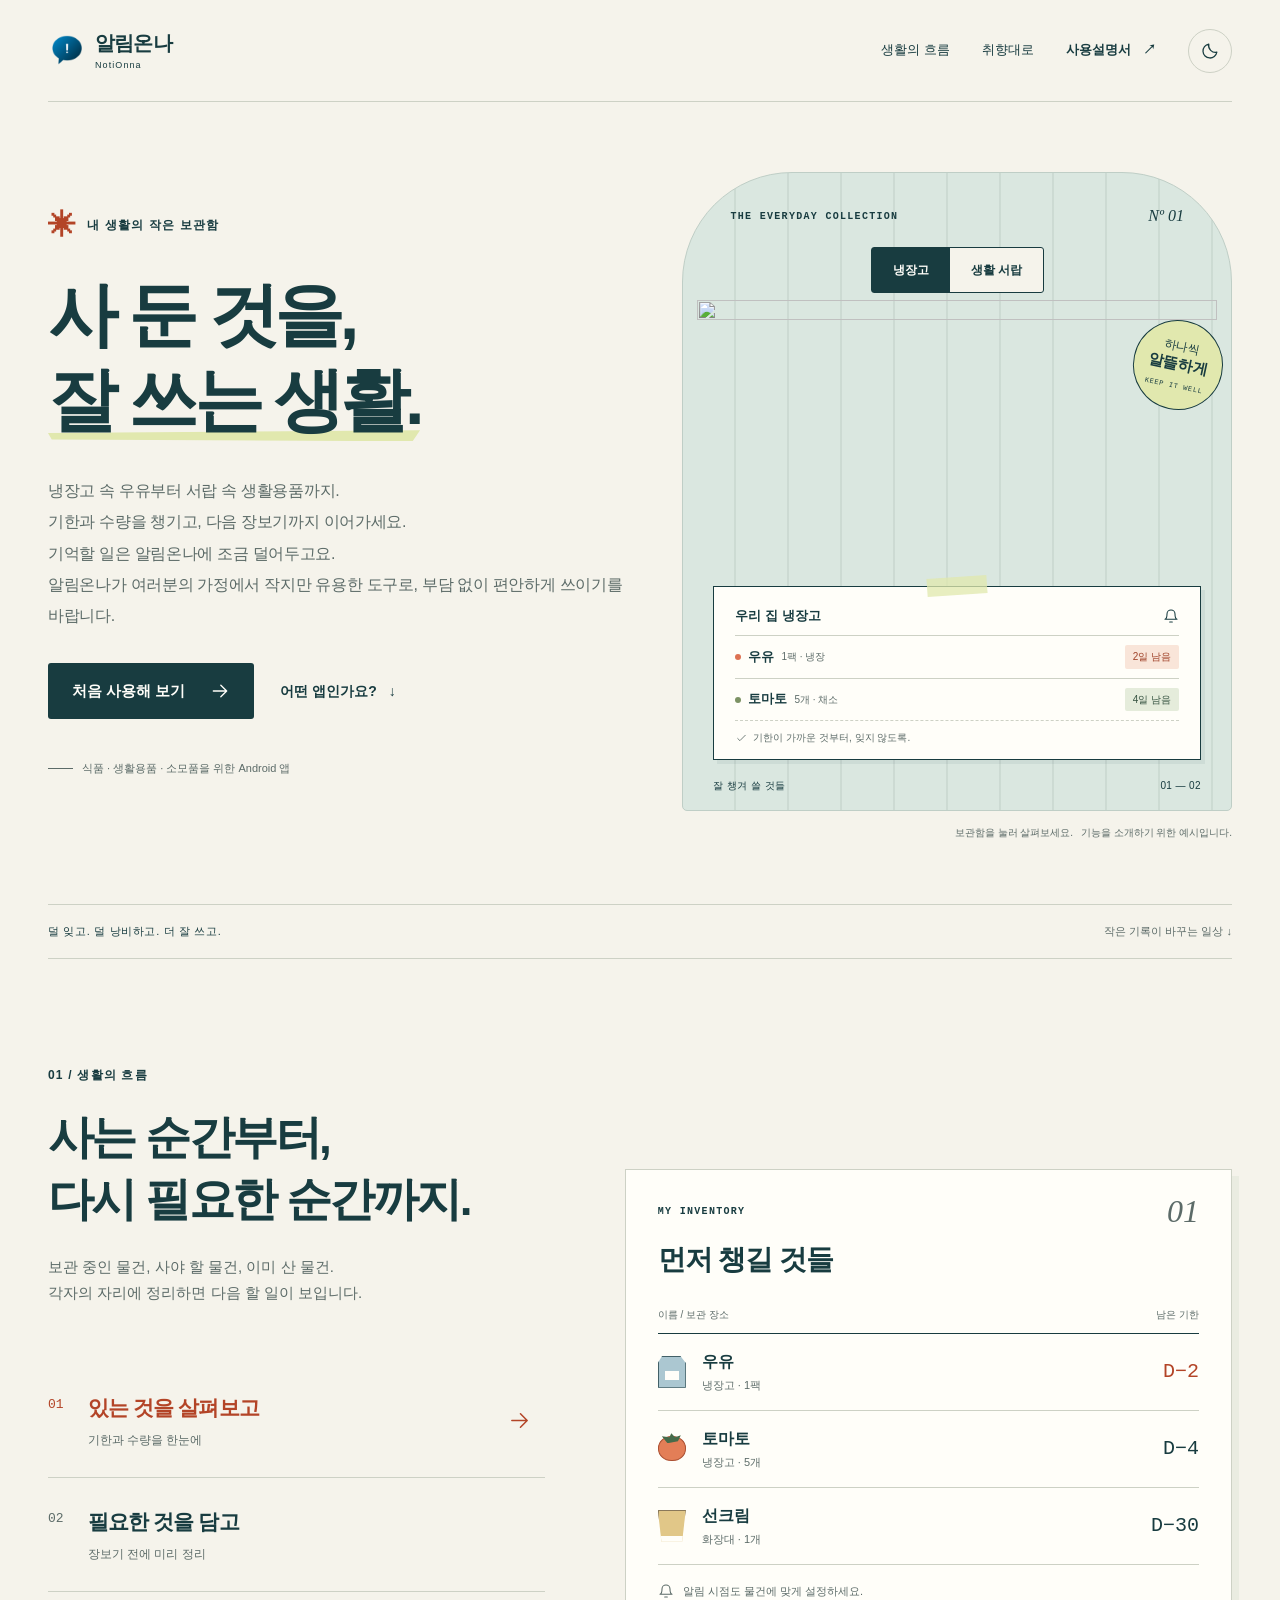
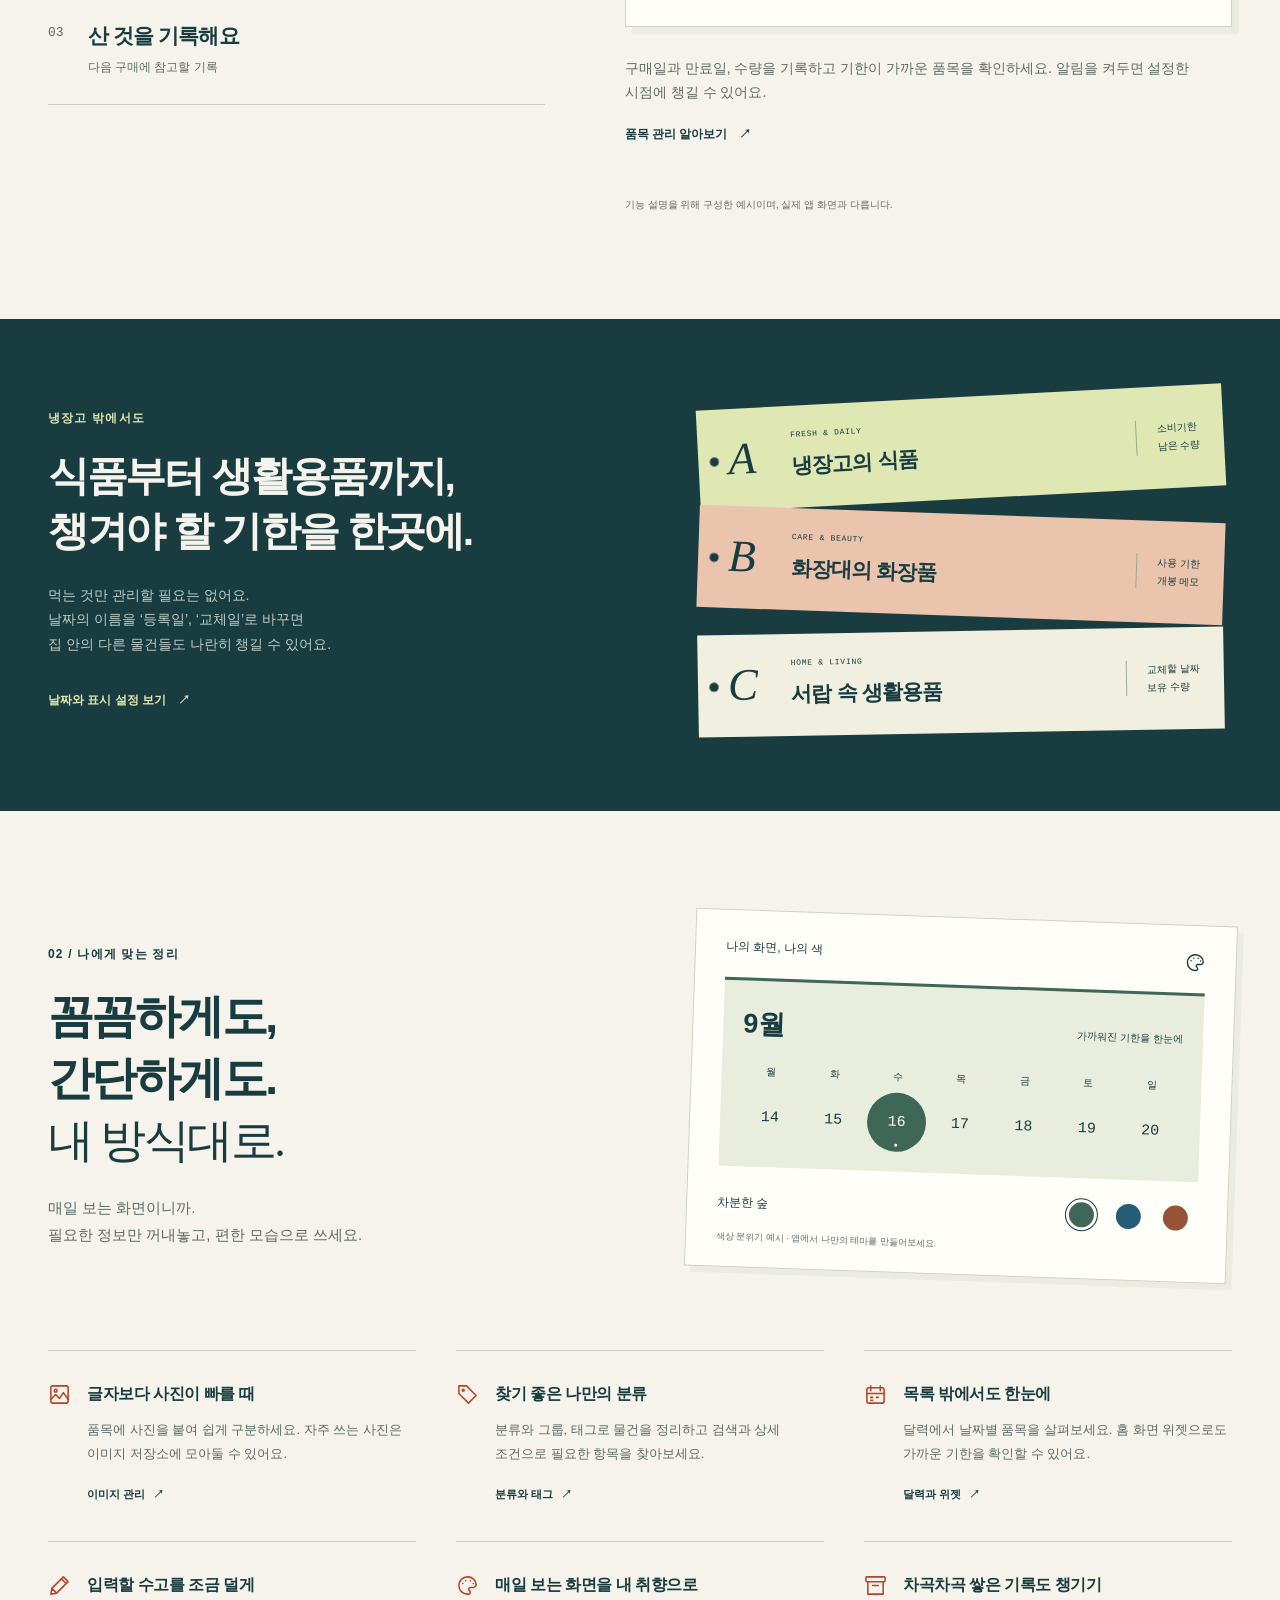
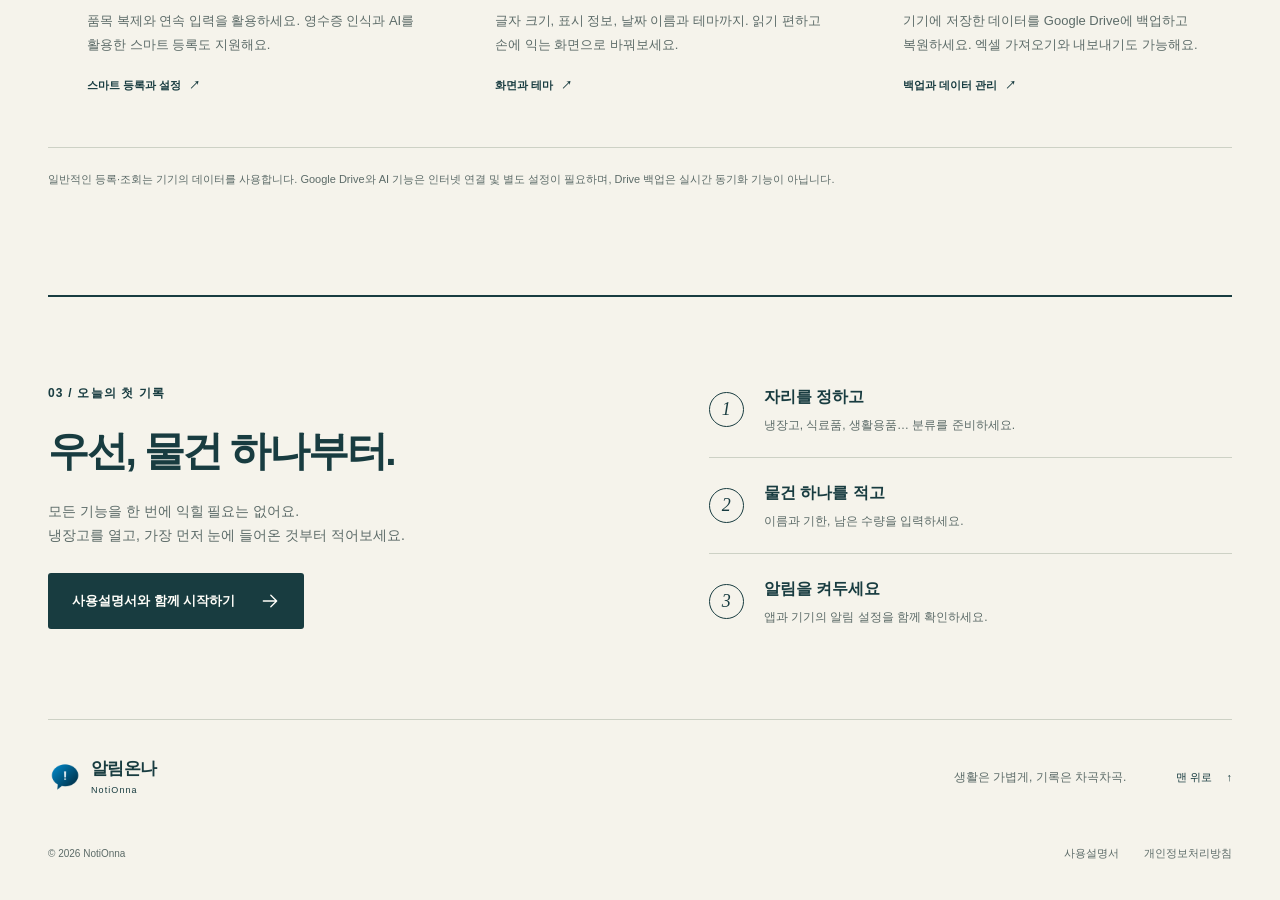
==== commit af6429d2: "Update index.html" ====
--- a/index.html
+++ b/index.html
@@ -143,7 +143,7 @@
   </main>
   <footer class="site-footer wrap">
     <div class="footer-top"><a class="brand" href="#top"><img src="images/app_icon.png" width="34" height="34" alt=""><span>알림온나<span class="brand-roman">NotiOnna</span></span></a><p>생활은 가볍게, 기록은 차곡차곡.</p><a class="back-top" href="#top">맨 위로 <span aria-hidden="true">↑</span></a></div>
-    <div class="footer-bottom"><small>© 2026 NotiOnna</small><nav aria-label="도움말과 정책"><a href="../manual/">사용설명서</a><a href="../privacy_policy/">개인정보처리방침</a></nav></div>
+    <div class="footer-bottom"><small>© 2026 NotiOnna</small><nav aria-label="도움말과 정책"><a href="../manual/">사용설명서</a><a href="../notionna/privacy_policy/">개인정보처리방침</a></nav></div>
   </footer>
 </body>
 </html>
--- a/home.css
+++ b/home.css
@@ -0,0 +1,470 @@
+@font-face {
+  font-family: "NotiOnna Sans";
+  src: url("fonts/notionna-sans.woff") format("woff");
+  font-style: normal;
+  font-weight: 400;
+  font-display: swap;
+}
+
+:root {
+  color-scheme: light;
+  --page: #f5f3eb;
+  --ink: #183c40;
+  --muted: #5c6b68;
+  --rule: #cdd1c5;
+  --paper: #fffef9;
+  --soft: #eaece1;
+  --accent: #b34427;
+  --lime: #e1e8ae;
+  --cabinet: #dae7e0;
+  --cabinet-rule: #bfcec6;
+  --button-bg: #183c40;
+  --button-text: #fffef9;
+  --font: "NotiOnna Sans", "Pretendard", -apple-system, BlinkMacSystemFont, "Segoe UI", "Malgun Gothic", sans-serif;
+}
+
+html[data-theme="dark"] {
+  color-scheme: dark;
+  --page: #192c2e;
+  --ink: #f1f0df;
+  --muted: #b5c2bb;
+  --rule: #435751;
+  --paper: #263c3d;
+  --soft: #304545;
+  --accent: #ffac86;
+  --lime: #cdd7a0;
+  --cabinet: #344e4b;
+  --cabinet-rule: #526b60;
+  --button-bg: #dfe7b2;
+  --button-text: #183c40;
+}
+
+* { box-sizing: border-box; }
+html { scroll-behavior: smooth; scroll-padding-top: 28px; }
+body { margin: 0; background: var(--page); color: var(--ink); font: 16px/1.75 var(--font); -webkit-font-smoothing: antialiased; }
+button, a { -webkit-tap-highlight-color: transparent; }
+button { font: inherit; color: inherit; cursor: pointer; }
+a { color: inherit; text-underline-offset: 5px; }
+button, input { touch-action: manipulation; }
+button:focus-visible, a:focus-visible, [tabindex="0"]:focus-visible { outline: 3px solid var(--accent); outline-offset: 5px; }
+button:disabled { cursor: default; }
+[hidden] { display: none !important; }
+img { display: block; max-width: 100%; }
+figure, h1, h2, h3, p { margin: 0; }
+h1, h2, h3 { word-break: keep-all; overflow-wrap: anywhere; }
+p { word-break: keep-all; overflow-wrap: anywhere; }
+::selection { background: #e1e8ae; color: #183c40; }
+.wrap { width: min(1184px, calc(100% - 96px)); margin-inline: auto; }
+.icon { width: 24px; height: 24px; flex: 0 0 auto; fill: none; stroke: currentColor; stroke-width: 1.6; stroke-linecap: round; stroke-linejoin: round; }
+.svg-definitions { position: absolute; width: 0; height: 0; overflow: hidden; }
+.skip-link { position: fixed; left: 20px; top: 12px; z-index: 50; padding: 10px 20px; background: var(--button-bg); color: var(--button-text); transform: translateY(-160%); }
+.skip-link:focus { transform: translateY(0); }
+.eyebrow { font-size: 12px; font-weight: 700; letter-spacing: .1em; }
+.micro { font: 10px/1.5 "Courier New", monospace; font-weight: 700; letter-spacing: .13em; }
+.text-link { display: inline-flex; align-items: center; gap: 12px; min-height: 44px; font-size: 14px; font-weight: 700; text-decoration: none; }
+.text-link:hover { text-decoration: underline; }
+.button { display: inline-flex; align-items: center; justify-content: center; gap: 25px; min-height: 56px; padding: 12px 23px; font-size: 15px; font-weight: 700; text-decoration: none; border: 1px solid transparent; border-radius: 3px; transition: background-color .2s, transform .2s; }
+.button-solid { background: var(--button-bg); color: var(--button-text); }
+.button:hover { transform: translateY(-2px); }
+.button .icon { width: 20px; height: 20px; }
+
+/* A quiet masthead, like the edge of a printed cover. */
+.site-header { min-height: 102px; display: flex; align-items: center; justify-content: space-between; gap: 24px; border-bottom: 1px solid var(--rule); }
+.brand { display: inline-flex; align-items: center; gap: 9px; flex-shrink: 0; text-decoration: none; font-size: 20px; font-weight: 700; line-height: 1.2; letter-spacing: -.04em; }
+.brand img { object-fit: contain; }
+.brand-roman { display: block; margin-top: 5px; font-size: 9px; letter-spacing: .12em; font-weight: 400; }
+.site-nav { display: flex; align-items: center; gap: 32px; }
+.site-nav a { display: inline-flex; align-items: center; min-height: 44px; gap: 12px; font-size: 13px; text-decoration: none; }
+.site-nav a:hover { color: var(--accent); }
+.nav-manual { font-weight: 700; }
+.theme-button { width: 44px; height: 44px; display: grid; place-items: center; padding: 0; border: 1px solid var(--rule); border-radius: 50%; background: transparent; }
+.theme-button .icon { width: 19px; height: 19px; }
+.sun-icon, [data-theme="dark"] .moon-icon { display: none; }
+[data-theme="dark"] .sun-icon { display: block; }
+
+/* The opening spread: oversized type and a small, tangible collection. */
+.hero { display: grid; grid-template-columns: 1.06fr 1fr; align-items: center; gap: 52px; padding-block: 70px 62px; }
+.hero-copy { padding-bottom: 24px; }
+.hero-copy .eyebrow { display: flex; align-items: center; gap: 10px; }
+.small-spark { font-size: 28px; line-height: 1; color: var(--accent); }
+h1 { margin-top: 32px; font-size: clamp(48px, 5.5vw, 75px); line-height: 1.22; font-weight: 700; letter-spacing: -.065em; }
+.marked { position: relative; display: inline-block; isolation: isolate; white-space: nowrap; }
+.marked::after { content: ""; position: absolute; z-index: -1; left: 0; right: 0; bottom: 2px; height: 11px; background: var(--lime); clip-path: polygon(0 25%, 100% 0, 98% 100%, 1% 83%); }
+[data-theme="dark"] .marked::after { background: #557267; }
+.hero-description { margin-top: 32px; color: var(--muted); font-size: 16px; line-height: 1.95; letter-spacing: -.02em; }
+.hero-actions { display: flex; align-items: center; flex-wrap: wrap; gap: 12px 26px; margin-top: 32px; }
+.hero-note { display: flex; align-items: center; gap: 9px; font-size: 11px; color: var(--muted); margin-top: 40px; }
+.note-line { display: block; width: 25px; height: 1px; background: var(--muted); flex-shrink: 0; }
+.cabinet-figure { min-width: 0; }
+.cabinet { position: relative; border: 1px solid var(--cabinet-rule); background-color: var(--cabinet); background-image: repeating-linear-gradient(90deg, transparent 0, transparent 51px, var(--cabinet-rule) 52px, transparent 53px); border-radius: 110px 110px 5px 5px; padding: 34px 30px 16px; }
+.cabinet-top { display: flex; justify-content: space-between; align-items: center; padding: 0 17px; }
+.collection-number { font: italic 16px Georgia, serif; }
+.cabinet-controls { display: flex; width: fit-content; margin: 22px auto 0; background: var(--page); border: 1px solid var(--ink); border-radius: 3px; }
+.cabinet-controls button { padding: 8px 21px; min-height: 44px; border: 0; background: none; font-size: 12px; font-weight: 700; }
+.cabinet-controls button[aria-pressed="true"] { color: var(--button-text); background: var(--button-bg); }
+.still-life { position: relative; margin: 7px -16px -4px; }
+.still-life img { width: 100%; height: auto; }
+.round-stamp { position: absolute; top: 20px; right: -6px; display: flex; flex-direction: column; align-items: center; justify-content: center; width: 90px; height: 90px; border-radius: 50%; border: 1px solid #183c40; color: #183c40; background: #e1e8ae; line-height: 1.35; font-size: 12px; transform: rotate(12deg); }
+.round-stamp strong { font-size: 15px; }
+.round-stamp span { font: 7px/1.5 "Courier New", monospace; letter-spacing: .1em; margin-top: 7px; }
+.inventory-note { position: relative; background: var(--paper); padding: 18px 21px 12px; border: 1px solid var(--ink); box-shadow: 4px 4px 0 #183c4010; }
+.inventory-note::before { content: ""; position: absolute; width: 60px; height: 18px; background: var(--lime); opacity: .75; top: -10px; left: calc(50% - 30px); transform: rotate(-4deg); }
+.inventory-heading { display: flex; align-items: center; justify-content: space-between; font-size: 13px; font-weight: 700; padding-bottom: 8px; }
+.inventory-heading .icon { width: 16px; height: 16px; }
+.inventory-row { display: flex; justify-content: space-between; align-items: center; gap: 10px; padding-block: 9px; border-top: 1px solid var(--rule); }
+.inventory-row > span:first-child { display: flex; align-items: center; flex-wrap: wrap; gap: 7px; }
+.inventory-row strong { font-size: 13px; }
+.inventory-row small { font-size: 10px; color: var(--muted); }
+.item-dot { width: 6px; height: 6px; border-radius: 50%; flex-shrink: 0; }
+.coral-dot { background: #dd7253; }
+.green-dot { background: #7c9264; }
+.date-tag { color: #9f4027; background: #f9e5d9; white-space: nowrap; padding: 3px 8px; font-size: 10px; border-radius: 2px; }
+.date-tag.calm { color: #365341; background: #e5ecdb; }
+.inventory-note > p { border-top: 1px dashed var(--rule); display: flex; align-items: center; gap: 5px; font-size: 10px; color: var(--muted); padding-top: 8px; }
+.inventory-note > p .icon { width: 13px; height: 13px; }
+.cabinet-base { display: flex; justify-content: space-between; margin-top: 17px; font-size: 10px; letter-spacing: .04em; }
+figcaption { margin-top: 13px; color: var(--muted); font-size: 10px; text-align: right; }
+figcaption span + span { margin-left: 5px; }
+.chapter-line { display: flex; justify-content: space-between; gap: 20px; padding-block: 17px; border-top: 1px solid var(--rule); border-bottom: 1px solid var(--rule); font-size: 11px; color: var(--muted); }
+.chapter-line span:first-child { color: var(--ink); letter-spacing: .06em; }
+
+/* A contents list paired with loose sheets, rather than feature cards. */
+.section-space { padding-block: 106px; }
+.section-heading h2, .beyond-food h2, .start-copy h2 { margin-top: 20px; font-size: clamp(32px, 3.6vw, 48px); font-weight: 700; line-height: 1.35; letter-spacing: -.055em; }
+.section-heading > p:last-child { color: var(--muted); margin-top: 23px; font-size: 15px; }
+.everyday > .section-heading { position: relative; padding-right: 46%; }
+.flow-layout { display: grid; grid-template-columns: .9fr 1.1fr; gap: 80px; margin-top: -137px; }
+.flow-tabs { padding-top: 195px; min-width: 0; }
+.flow-tab { display: flex; align-items: center; width: 100%; text-align: left; padding: 26px 14px 26px 0; border: 0; border-bottom: 1px solid var(--rule); background: transparent; transition: color .2s; }
+.step-number { align-self: flex-start; font: 13px/2 "Courier New", monospace; margin-right: 24px; padding-top: 2px; color: var(--muted); }
+.flow-tab strong { display: block; font-size: 21px; font-weight: 700; letter-spacing: -.04em; }
+.flow-tab small { display: block; margin-top: 3px; font-size: 12px; color: var(--muted); }
+.flow-tab .icon { margin-left: auto; width: 23px; height: 23px; opacity: 0; transform: translateX(-8px); transition: opacity .2s, transform .2s; }
+.flow-tab[aria-selected="true"] { color: var(--accent); }
+.flow-tab[aria-selected="true"] .icon { opacity: 1; transform: translateX(0); }
+.flow-tab[aria-selected="true"] .step-number { color: var(--accent); }
+.flow-tab:hover strong { text-decoration: underline; text-underline-offset: 7px; }
+.flow-stage { min-width: 0; }
+.paper-preview { padding: 25px 32px 18px; background: var(--paper); border: 1px solid var(--rule); box-shadow: 7px 7px 0 var(--soft); }
+.paper-head { display: flex; align-items: center; justify-content: space-between; }
+.paper-index { font: italic 32px/1 Georgia, serif; color: var(--muted); }
+.paper-preview h3 { margin-block: 8px 22px; font-size: 28px; letter-spacing: -.04em; }
+.list-labels { display: flex; justify-content: space-between; padding-bottom: 9px; font-size: 10px; color: var(--muted); border-bottom: 1px solid var(--ink); }
+.preview-item { min-height: 77px; display: flex; align-items: center; gap: 16px; border-bottom: 1px solid var(--rule); }
+.preview-item strong { display: block; font-size: 16px; }
+.preview-item small { display: block; color: var(--muted); font-size: 11px; }
+.remaining { font: 20px "Courier New", monospace; margin-left: auto; }
+.remaining.urgent { color: var(--accent); }
+.mini-illustration { position: relative; display: block; width: 28px; height: 32px; flex: 0 0 28px; }
+.milk-mini { background: #abc7d1; border: 1px solid #426067; clip-path: polygon(16% 0, 80% 0, 100% 23%, 100% 100%, 0 100%, 0 23%); }
+.milk-mini::after { content: ""; position: absolute; left: 6px; right: 6px; top: 14px; height: 9px; background: #fffef9; }
+.tomato-mini { height: 25px; border-radius: 48%; background: #e37e57; border: 1px solid #ab5033; }
+.tomato-mini::after { content: ""; position: absolute; width: 19px; height: 10px; background: #466b4a; left: 3px; top: -4px; clip-path: polygon(50% 0, 70% 40%, 100% 20%, 85% 80%, 30% 100%, 0 30%, 40% 40%); }
+.tube-mini { background: #e1c788; border: 1px solid #8a795a; border-bottom: 6px solid #fffef9; clip-path: polygon(0 0, 100% 0, 87% 100%, 13% 100%); }
+.paper-foot { display: flex; align-items: center; gap: 9px; min-height: 43px; padding-top: 10px; font-size: 11px; color: var(--muted); }
+.paper-foot .icon { width: 16px; height: 16px; }
+.panel-caption { margin-top: 29px; min-height: 132px; }
+.panel-caption p { font-size: 14px; color: var(--muted); }
+.panel-caption .text-link { margin-top: 8px; font-size: 12px; }
+.example-note { margin-top: 8px; color: var(--muted); font-size: 10px; }
+.shopping-item { display: flex; align-items: center; gap: 15px; min-height: 77px; border-bottom: 1px solid var(--rule); }
+.shopping-item strong { font-size: 17px; }
+.shopping-item > span:last-child { margin-left: auto; color: var(--muted); font-size: 13px; }
+.sample-checkbox { width: 21px; height: 21px; flex-shrink: 0; border: 1px solid var(--muted); display: grid; place-items: center; }
+.sample-checkbox .icon { width: 17px; height: 17px; }
+.sample-done strong { text-decoration: line-through; color: var(--muted); }
+.sample-done .sample-checkbox { background: var(--lime); color: #183c40; }
+.receipt-item { display: flex; align-items: center; justify-content: space-between; gap: 15px; min-height: 65px; border-bottom: 1px dashed var(--rule); font-size: 15px; }
+.receipt-item small { font-weight: 400; color: var(--muted); font-size: 11px; margin-left: 8px; }
+.receipt-item > span { font-variant-numeric: tabular-nums; }
+.receipt-total { display: flex; align-items: center; justify-content: space-between; gap: 16px; min-height: 79px; }
+.receipt-total > span { font-size: 12px; }
+.receipt-total strong { font-size: 29px; letter-spacing: -.04em; }
+.receipt-total strong span { font-size: 13px; margin-left: 5px; font-weight: 400; }
+.noscript-note { margin-top: 25px; padding: 20px; border: 1px solid var(--rule); }
+html:not(.enhanced) .flow-tabs { display: none; }
+html:not(.enhanced) .flow-layout { grid-template-columns: 1fr; margin-top: 35px; max-width: 600px; }
+html:not(.enhanced) .everyday > .section-heading { padding-right: 0; }
+
+/* Three labels on a deep green shelf. */
+.beyond-food { background: #183c40; color: #f5f3eb; }
+.beyond-inner { padding-block: 78px; display: grid; grid-template-columns: 1fr 1fr; align-items: center; gap: 100px; }
+.beyond-food .eyebrow { color: #dfe7b2; }
+.beyond-food h2 { font-size: clamp(30px, 3.2vw, 44px); }
+.beyond-food h2 + p { color: #c0cec5; margin-top: 23px; font-size: 14px; }
+.beyond-food .text-link { margin-top: 22px; color: #e1e8ae; font-size: 12px; }
+.label-stack { display: grid; gap: 15px; padding-inline: 8px; }
+.storage-label { display: flex; align-items: center; gap: 22px; background: #f1efdf; color: #183c40; padding: 23px 24px; position: relative; }
+.storage-label::before { content: ""; width: 8px; height: 8px; border: 1px solid #7f8a7f; border-radius: 50%; background: #183c40; position: absolute; left: 11px; top: calc(50% - 4px); }
+.storage-label:nth-child(1) { transform: rotate(-3deg); background: #dfe7b2; }
+.storage-label:nth-child(2) { transform: rotate(2deg); background: #eac4ac; }
+.storage-label:nth-child(3) { transform: rotate(-1deg); }
+.label-index { font: italic 45px/1 Georgia, serif; padding-left: 6px; width: 47px; flex-shrink: 0; }
+.storage-label strong { display: block; font-size: 21px; letter-spacing: -.04em; }
+.storage-label small { display: block; font: 8px/1.4 "Courier New", monospace; letter-spacing: .09em; margin-bottom: 8px; }
+.label-detail { margin-left: auto; border-left: 1px solid #9caa92; padding-left: 20px; font-size: 10px; white-space: nowrap; }
+
+/* A color sample and a ruled feature directory. */
+.personal-intro { display: grid; grid-template-columns: 1fr 1fr; align-items: center; gap: 100px; }
+.personal-intro > * { min-width: 0; }
+.serif-word { font-family: Georgia, "Batang", "AppleMyungjo", serif; font-weight: 400; }
+.color-sample { --sample: #3e6757; --sample-light: #e8eddd; background: var(--paper); border: 1px solid var(--rule); padding: 26px 30px 21px; transform: rotate(2deg); box-shadow: 6px 6px 0 var(--soft); }
+.color-sample[data-palette="ocean"] { --sample: #245d75; --sample-light: #dcebf0; }
+.color-sample[data-palette="clay"] { --sample: #975337; --sample-light: #f2e4d8; }
+.color-sample-top { display: flex; align-items: center; justify-content: space-between; font-size: 12px; }
+.color-sample-top .icon { width: 21px; height: 21px; }
+.sample-calendar { background: var(--sample-light); color: #183c40; padding: 20px; margin-top: 20px; border-top: 3px solid var(--sample); transition: background-color .2s, border-color .2s; }
+.sample-calendar > div:first-child { display: flex; justify-content: space-between; align-items: center; gap: 10px; }
+.sample-calendar strong { font-size: 27px; }
+.sample-calendar > div:first-child > span { font-size: 10px; }
+.calendar-strip { display: grid; grid-template-columns: repeat(7, minmax(0, 1fr)); gap: 4px; text-align: center; margin-top: 15px; }
+.calendar-strip > span { font-size: 10px; }
+.calendar-strip b { display: flex; align-items: center; justify-content: center; position: relative; aspect-ratio: 1; min-height: 33px; font: 15px "Courier New", monospace; margin-top: 7px; }
+.calendar-selected b { border-radius: 50%; background: var(--sample); color: white; }
+.calendar-selected i { position: absolute; bottom: 5px; width: 3px; height: 3px; border-radius: 50%; background: white; }
+.palette-controls { display: flex; align-items: center; justify-content: space-between; gap: 10px; margin-top: 14px; }
+.palette-controls > span { font-size: 12px; }
+.palette-controls > div { display: flex; gap: 3px; }
+.swatch { background: none; border: 0; position: relative; width: 44px; height: 44px; padding: 0; display: grid; place-items: center; }
+.swatch::before { content: ""; width: 25px; height: 25px; border-radius: 50%; background: #3e6757; }
+.swatch.ocean::before { background: #245d75; }
+.swatch.clay::before { background: #975337; }
+.swatch[aria-pressed="true"]::after { content: ""; position: absolute; width: 31px; height: 31px; border: 1px solid var(--ink); border-radius: 50%; }
+.color-sample-note { color: var(--muted); font-size: 9px; margin-top: 5px; }
+.feature-directory { display: grid; grid-template-columns: repeat(3, 1fr); column-gap: 40px; margin-top: 75px; }
+.feature-directory article { display: flex; gap: 16px; padding: 29px 0 24px; border-top: 1px solid var(--rule); }
+.feature-directory article > .icon { width: 23px; height: 23px; margin-top: 3px; color: var(--accent); }
+.feature-directory h3 { font-size: 16px; letter-spacing: -.03em; }
+.feature-directory p { font-size: 13px; line-height: 1.85; color: var(--muted); margin-top: 10px; }
+.feature-directory a { display: inline-flex; align-items: center; gap: 8px; min-height: 44px; font-size: 11px; text-decoration: none; font-weight: 700; margin-top: 7px; }
+.feature-directory a:hover { text-decoration: underline; }
+.connection-note { color: var(--muted); font-size: 11px; border-top: 1px solid var(--rule); padding-top: 22px; margin-top: 15px; }
+
+.start-section { border-top: 2px solid var(--ink); border-bottom: 1px solid var(--rule); padding-block: 65px 70px; display: grid; grid-template-columns: 1.1fr 1fr; align-items: center; gap: 85px; }
+.start-copy h2 { font-size: clamp(29px, 3.2vw, 42px); }
+.start-copy > p:not(.eyebrow) { margin-top: 20px; color: var(--muted); font-size: 14px; }
+.start-copy .button { margin-top: 25px; font-size: 13px; }
+.start-checklist { list-style: none; padding: 0; margin: 0; }
+.start-checklist li { display: flex; align-items: center; gap: 20px; padding-block: 21px; border-bottom: 1px solid var(--rule); }
+.start-checklist li:last-child { border-bottom: 0; }
+.start-checklist li > span { width: 35px; height: 35px; border: 1px solid var(--ink); border-radius: 50%; display: grid; place-items: center; font: italic 18px Georgia, serif; flex-shrink: 0; }
+.start-checklist strong { font-size: 16px; }
+.start-checklist p { font-size: 12px; color: var(--muted); margin-top: 4px; }
+.site-footer { padding-block: 35px 25px; }
+.footer-top, .footer-bottom { display: flex; align-items: center; justify-content: space-between; gap: 20px; }
+.footer-top > p { font-size: 12px; color: var(--muted); margin-left: auto; }
+.site-footer .brand { font-size: 17px; }
+.back-top { display: inline-flex; gap: 14px; align-items: center; min-height: 44px; margin-left: 30px; font-size: 11px; text-decoration: none; }
+.footer-bottom { margin-top: 32px; color: var(--muted); }
+.footer-bottom small { font-size: 10px; }
+.footer-bottom nav { display: flex; gap: 25px; }
+.footer-bottom a { display: inline-flex; align-items: center; min-height: 44px; font-size: 11px; text-decoration: none; }
+.footer-bottom a:hover, .back-top:hover { text-decoration: underline; }
+
+@media (min-width: 1600px) {
+  .hero { padding-block: 86px 78px; }
+}
+@media (max-width: 1100px) {
+  .wrap { width: calc(100% - 64px); }
+  .hero { gap: 30px; }
+  h1 { font-size: clamp(44px, 5.6vw, 62px); }
+  .hero-description { font-size: 14px; }
+  .cabinet { padding-inline: 22px; }
+  .cabinet-top { padding-inline: 10px; }
+  .hero-actions { column-gap: 20px; }
+  .flow-layout { gap: 50px; margin-top: -110px; }
+  .flow-tabs { padding-top: 155px; }
+  .beyond-inner, .personal-intro { gap: 60px; }
+  .storage-label { gap: 13px; padding-inline: 23px 18px; }
+  .storage-label strong { font-size: 18px; }
+  .label-detail { padding-left: 12px; }
+  .feature-directory { column-gap: 28px; }
+  .feature-directory article { gap: 12px; }
+  .start-section { gap: 45px; }
+}
+@media (max-width: 800px) {
+  .site-header { min-height: 85px; }
+  .site-nav { gap: 20px; }
+  .hero { grid-template-columns: 1fr; gap: 38px; padding-block: 48px 40px; }
+  .hero-copy { padding-bottom: 0; }
+  h1 { font-size: clamp(48px, 9vw, 70px); }
+  .hero-description { font-size: 16px; margin-top: 25px; }
+  .hero-note { margin-top: 24px; }
+  .cabinet-figure { width: min(480px, 100%); justify-self: center; }
+  .cabinet { padding-inline: 32px; }
+  .section-space { padding-block: 72px; }
+  .section-heading h2 { font-size: 37px; }
+  .everyday > .section-heading { padding-right: 0; }
+  .flow-layout { grid-template-columns: 1fr; margin-top: 32px; gap: 30px; }
+  .flow-tabs { display: grid; grid-template-columns: repeat(3, 1fr); padding-top: 0; }
+  .flow-tab { display: block; padding: 15px 8px; border: 1px solid var(--rule); border-right: 0; }
+  .flow-tab:last-child { border-right: 1px solid var(--rule); }
+  .flow-tab[aria-selected="true"] { background: var(--soft); box-shadow: inset 0 -2px var(--accent); }
+  .step-number { display: block; padding-top: 0; margin: 0 0 5px; font-size: 11px; }
+  .flow-tab strong { font-size: 16px; }
+  .flow-tab small { font-size: 10px; margin-top: 4px; }
+  .flow-tab .icon { display: none; }
+  .flow-stage { width: min(530px, 100%); justify-self: center; }
+  .panel-caption { min-height: 118px; }
+  .beyond-inner { gap: 45px; grid-template-columns: 1fr 1fr; padding-block: 60px; }
+  .beyond-food h2 { font-size: 31px; }
+  .beyond-food h2 + p { font-size: 12px; }
+  .storage-label { padding: 20px 17px 20px 22px; gap: 10px; }
+  .label-index { width: 30px; font-size: 32px; padding-left: 0; }
+  .storage-label strong { font-size: 15px; }
+  .storage-label small { font-size: 7px; }
+  .label-detail { display: none; }
+  .personal-intro { gap: 36px; }
+  .color-sample { padding: 20px; }
+  .sample-calendar { padding: 14px; }
+  .sample-calendar > div:first-child > span { font-size: 8px; }
+  .calendar-strip { gap: 1px; }
+  .calendar-strip b { min-height: 28px; font-size: 12px; }
+  .color-sample-note { font-size: 9px; }
+  .feature-directory { grid-template-columns: repeat(2, 1fr); margin-top: 50px; column-gap: 32px; }
+  .start-section { gap: 40px; grid-template-columns: 1fr; }
+  .start-checklist { display: grid; grid-template-columns: repeat(3, 1fr); gap: 25px; }
+  .start-checklist li { display: block; padding: 0; border: 0; }
+  .start-checklist li > span { margin-bottom: 15px; }
+}
+@media (max-width: 540px) {
+  .wrap { width: calc(100% - 40px); }
+  .site-header { min-height: 78px; gap: 12px; }
+  .brand { font-size: 18px; gap: 6px; }
+  .brand img { width: 32px; height: 32px; }
+  .brand-roman { font-size: 8px; margin-top: 4px; }
+  .site-nav { gap: 10px; }
+  .site-nav > a:not(.nav-manual) { display: none; }
+  .site-nav a { font-size: 11px; gap: 7px; }
+  .theme-button { width: 44px; height: 44px; border: 0; }
+  .hero { padding-top: 37px; gap: 34px; }
+  .eyebrow { font-size: 10px; }
+  .small-spark { font-size: 23px; }
+  h1 { margin-top: 24px; font-size: clamp(40px, 10.4vw, 56px); }
+  .marked::after { height: 8px; bottom: 0; }
+  .hero-description { font-size: 13px; line-height: 1.9; margin-top: 24px; }
+  .hero-description br { display: none; }
+  .hero-actions { gap: 13px 18px; margin-top: 26px; }
+  .button { padding-inline: 17px; gap: 18px; min-height: 52px; font-size: 13px; }
+  .hero-actions .text-link { font-size: 12px; gap: 9px; }
+  .hero-note { font-size: 9px; }
+  .cabinet { border-radius: 80px 80px 4px 4px; padding: 25px 23px 15px; }
+  .cabinet-top { padding-inline: 11px; }
+  .micro { font-size: 8px; }
+  .collection-number { font-size: 14px; }
+  .cabinet-controls { margin-top: 17px; }
+  .cabinet-controls button { padding-inline: 18px; font-size: 11px; }
+  .still-life { margin-top: 4px; }
+  .round-stamp { top: 10px; right: 0; width: 70px; height: 70px; font-size: 10px; }
+  .round-stamp strong { font-size: 12px; }
+  .round-stamp span { font-size: 6px; margin-top: 4px; }
+  .inventory-note { padding: 15px 16px 11px; }
+  .inventory-heading { font-size: 12px; }
+  .inventory-row > span:first-child { gap: 6px; }
+  .inventory-row strong { font-size: 12px; }
+  .inventory-row small { font-size: 9px; }
+  .inventory-note > p { font-size: 9px; }
+  .cabinet-base { font-size: 9px; margin-top: 14px; }
+  figcaption { font-size: 9px; text-align: left; }
+  figcaption span + span { margin-left: 0; }
+  .chapter-line { font-size: 10px; padding-block: 14px; }
+  .chapter-line > span:last-child { display: none; }
+  .section-space { padding-block: 58px; }
+  .section-heading h2, .beyond-food h2 { font-size: 31px; margin-top: 17px; }
+  .section-heading > p:last-child { font-size: 13px; margin-top: 20px; }
+  .flow-layout { margin-top: 25px; gap: 25px; }
+  .flow-tab { padding: 12px 8px; }
+  .flow-tab strong { font-size: 12px; letter-spacing: -.045em; }
+  .flow-tab small { font-size: 9px; word-break: keep-all; }
+  .step-number { font-size: 10px; }
+  .paper-preview { padding: 22px 21px 13px; box-shadow: 4px 4px 0 var(--soft); }
+  .paper-preview h3 { font-size: 25px; margin-bottom: 18px; }
+  .preview-item, .shopping-item { min-height: 71px; }
+  .preview-item strong { font-size: 15px; }
+  .remaining { font-size: 18px; }
+  .paper-foot { font-size: 10px; }
+  .receipt-item { font-size: 13px; min-height: 59px; }
+  .receipt-total strong { font-size: 26px; }
+  .receipt-total { min-height: 79px; }
+  .panel-caption { min-height: 148px; margin-top: 24px; }
+  .panel-caption p { font-size: 13px; }
+  .example-note { font-size: 9px; margin-top: 2px; }
+  .beyond-inner { grid-template-columns: 1fr; gap: 42px; padding-block: 50px 56px; }
+  .beyond-food h2 + p { font-size: 13px; }
+  .label-stack { gap: 13px; padding-inline: 5px; }
+  .storage-label { padding: 22px 21px 22px 25px; gap: 18px; }
+  .storage-label strong { font-size: 19px; }
+  .storage-label small { font-size: 8px; }
+  .label-index { font-size: 36px; width: 30px; }
+  .label-detail { display: block; font-size: 9px; padding-left: 13px; }
+  .personal-intro { grid-template-columns: 1fr; gap: 36px; }
+  .your-way .section-heading h2 br:nth-of-type(1) { display: none; }
+  .color-sample { margin-inline: 5px; padding: 23px; }
+  .sample-calendar { padding: 17px; }
+  .sample-calendar > div:first-child > span { font-size: 10px; }
+  .calendar-strip b { font-size: 14px; min-height: 32px; }
+  .feature-directory { grid-template-columns: 1fr; margin-top: 45px; }
+  .feature-directory article { padding-block: 24px 15px; gap: 18px; }
+  .feature-directory h3 { font-size: 16px; }
+  .feature-directory p { font-size: 13px; margin-top: 8px; }
+  .connection-note { font-size: 10px; line-height: 1.8; }
+  .start-section { padding-block: 42px; gap: 25px; }
+  .start-copy h2 { font-size: 30px; }
+  .start-copy > p:not(.eyebrow) { font-size: 13px; }
+  .start-checklist { display: block; }
+  .start-checklist li { display: flex; gap: 17px; padding-block: 19px; border-bottom: 1px solid var(--rule); }
+  .start-checklist li > span { margin-bottom: 0; }
+  .start-checklist strong { font-size: 15px; }
+  .start-checklist p { font-size: 11px; }
+  .site-footer { padding-top: 27px; }
+  .footer-top { flex-wrap: wrap; gap: 15px 10px; }
+  .footer-top > p { order: 3; flex-basis: 100%; font-size: 11px; margin: 0; }
+  .back-top { margin-left: auto; }
+  .footer-bottom { margin-top: 15px; gap: 15px; flex-wrap: wrap; }
+  .footer-bottom nav { gap: 18px; }
+  .footer-bottom a { font-size: 10px; }
+}
+@media (max-width: 360px) {
+  .wrap { width: calc(100% - 32px); }
+  h1 { font-size: 39px; }
+  .hero-actions { column-gap: 12px; }
+  .hero-actions .button { gap: 10px; padding-inline: 13px; }
+  .hero-actions .text-link { font-size: 11px; }
+  .cabinet { padding-inline: 17px; }
+  .cabinet-top { padding-inline: 8px; }
+  .cabinet-top .micro { font-size: 7px; }
+  .inventory-row small { flex-basis: 100%; padding-left: 12px; }
+  .date-tag { font-size: 9px; }
+  .flow-tab strong { font-size: 11px; }
+  .flow-tab small { font-size: 8px; }
+  .section-heading h2, .beyond-food h2 { font-size: 28px; }
+  .storage-label { gap: 14px; }
+  .storage-label strong { font-size: 16px; }
+  .color-sample { padding: 20px 16px; }
+  .start-copy h2 { font-size: 27px; }
+}
+@media (prefers-reduced-motion: reduce) {
+  html { scroll-behavior: auto; }
+  *, *::before, *::after { transition: none !important; animation: none !important; }
+}
+@media print {
+  :root, html[data-theme="dark"] { --page: #fff; --ink: #183c40; --paper: #fff; --muted: #52625d; --rule: #cdd1c5; --soft: #f2f2e9; }
+  .wrap { width: 100%; }
+  .site-nav, .skip-link, .hero-actions, .flow-tabs, .palette-controls, .cabinet-controls, .back-top { display: none !important; }
+  .hero { grid-template-columns: 1fr 1fr; gap: 25px; padding-block: 30px; }
+  h1 { font-size: 40px; }
+  .hero-description { font-size: 12px; }
+  .section-space { padding-block: 35px; }
+  .flow-layout { display: block; margin-top: 30px; }
+  .flow-stage { width: 100%; max-width: none; }
+  .flow-panel[hidden] { display: block !important; }
+  .flow-panel { break-inside: avoid; margin-bottom: 30px; }
+  .everyday > .section-heading { padding-right: 0; }
+  .beyond-inner { padding-block: 35px; }
+  .beyond-food, .beyond-food .eyebrow, .beyond-food h2 + p, .beyond-food .text-link { background: #fff; color: #183c40; }
+  .personal-intro { gap: 35px; }
+  .color-sample, .storage-label { transform: none !important; box-shadow: none; }
+  .feature-directory article, .start-section { break-inside: avoid; }
+  .panel-caption { min-height: 0; }
+  .paper-preview { box-shadow: none; }
+}
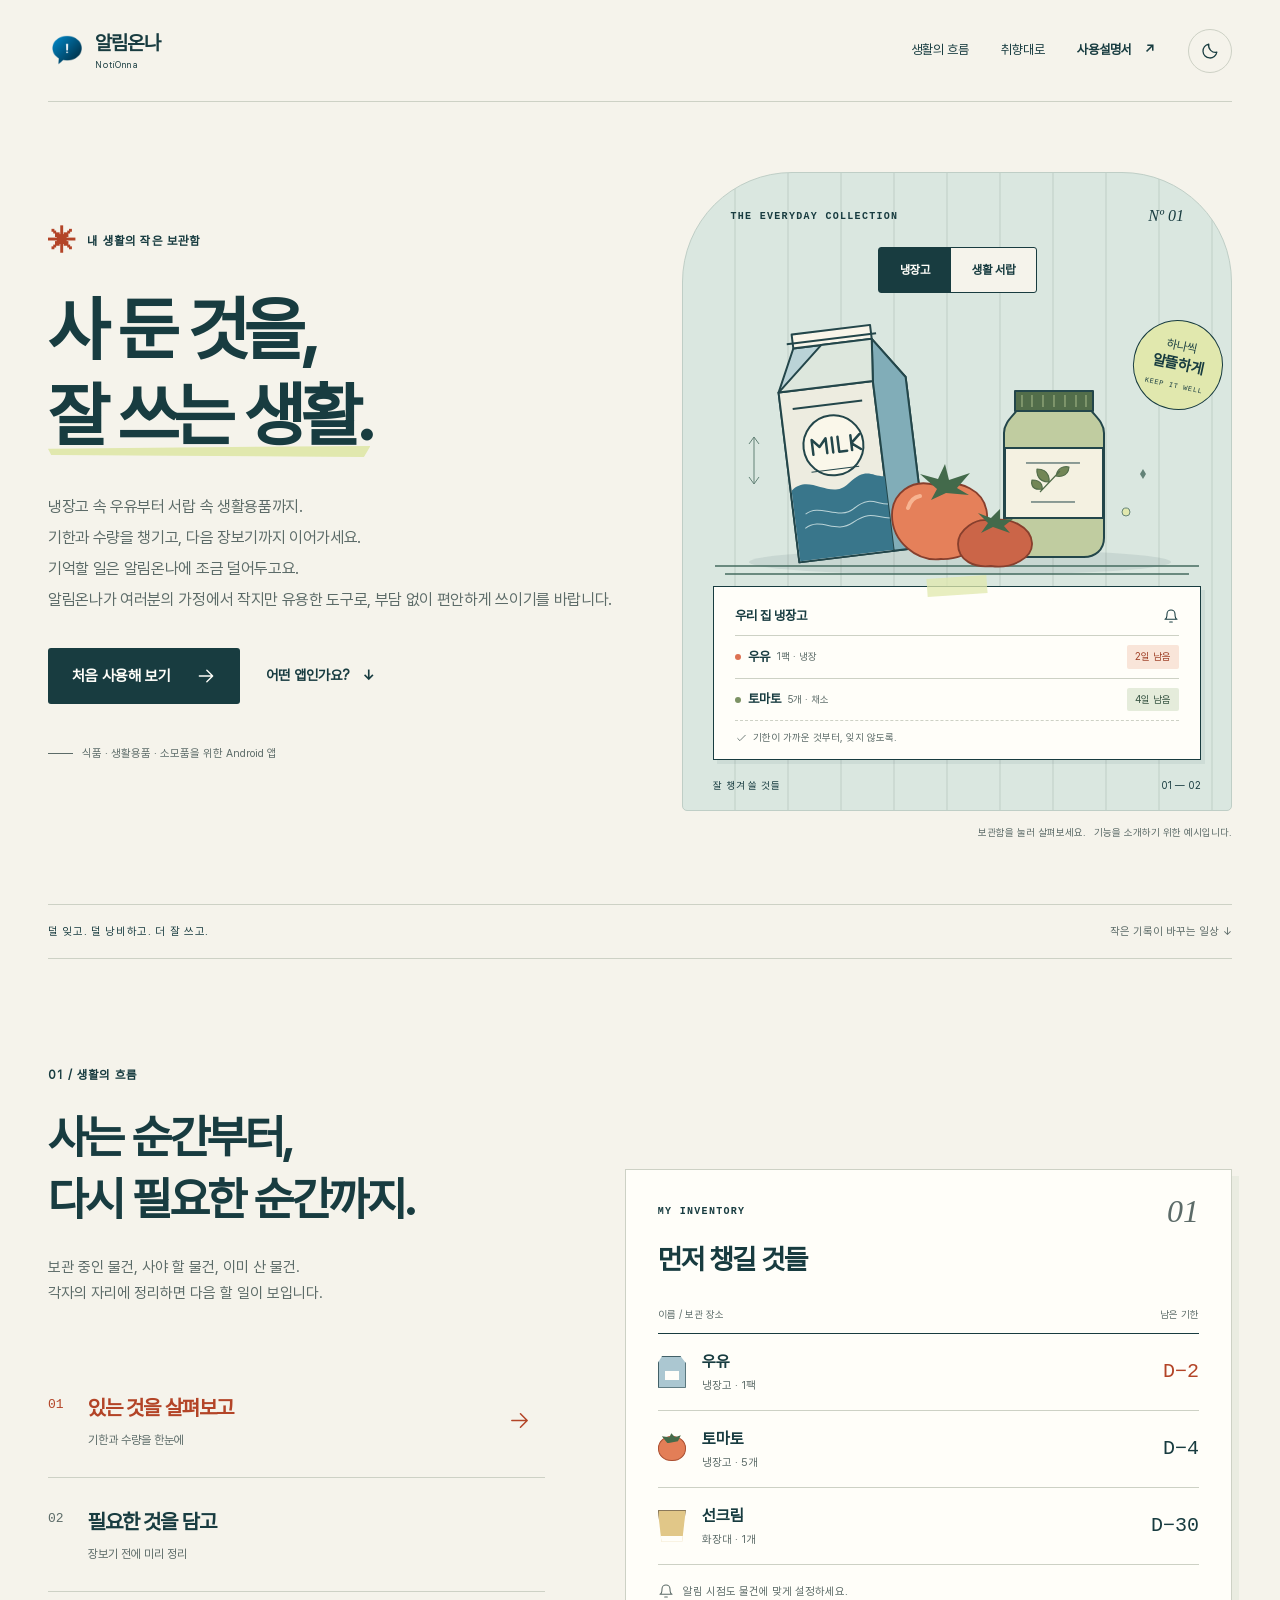
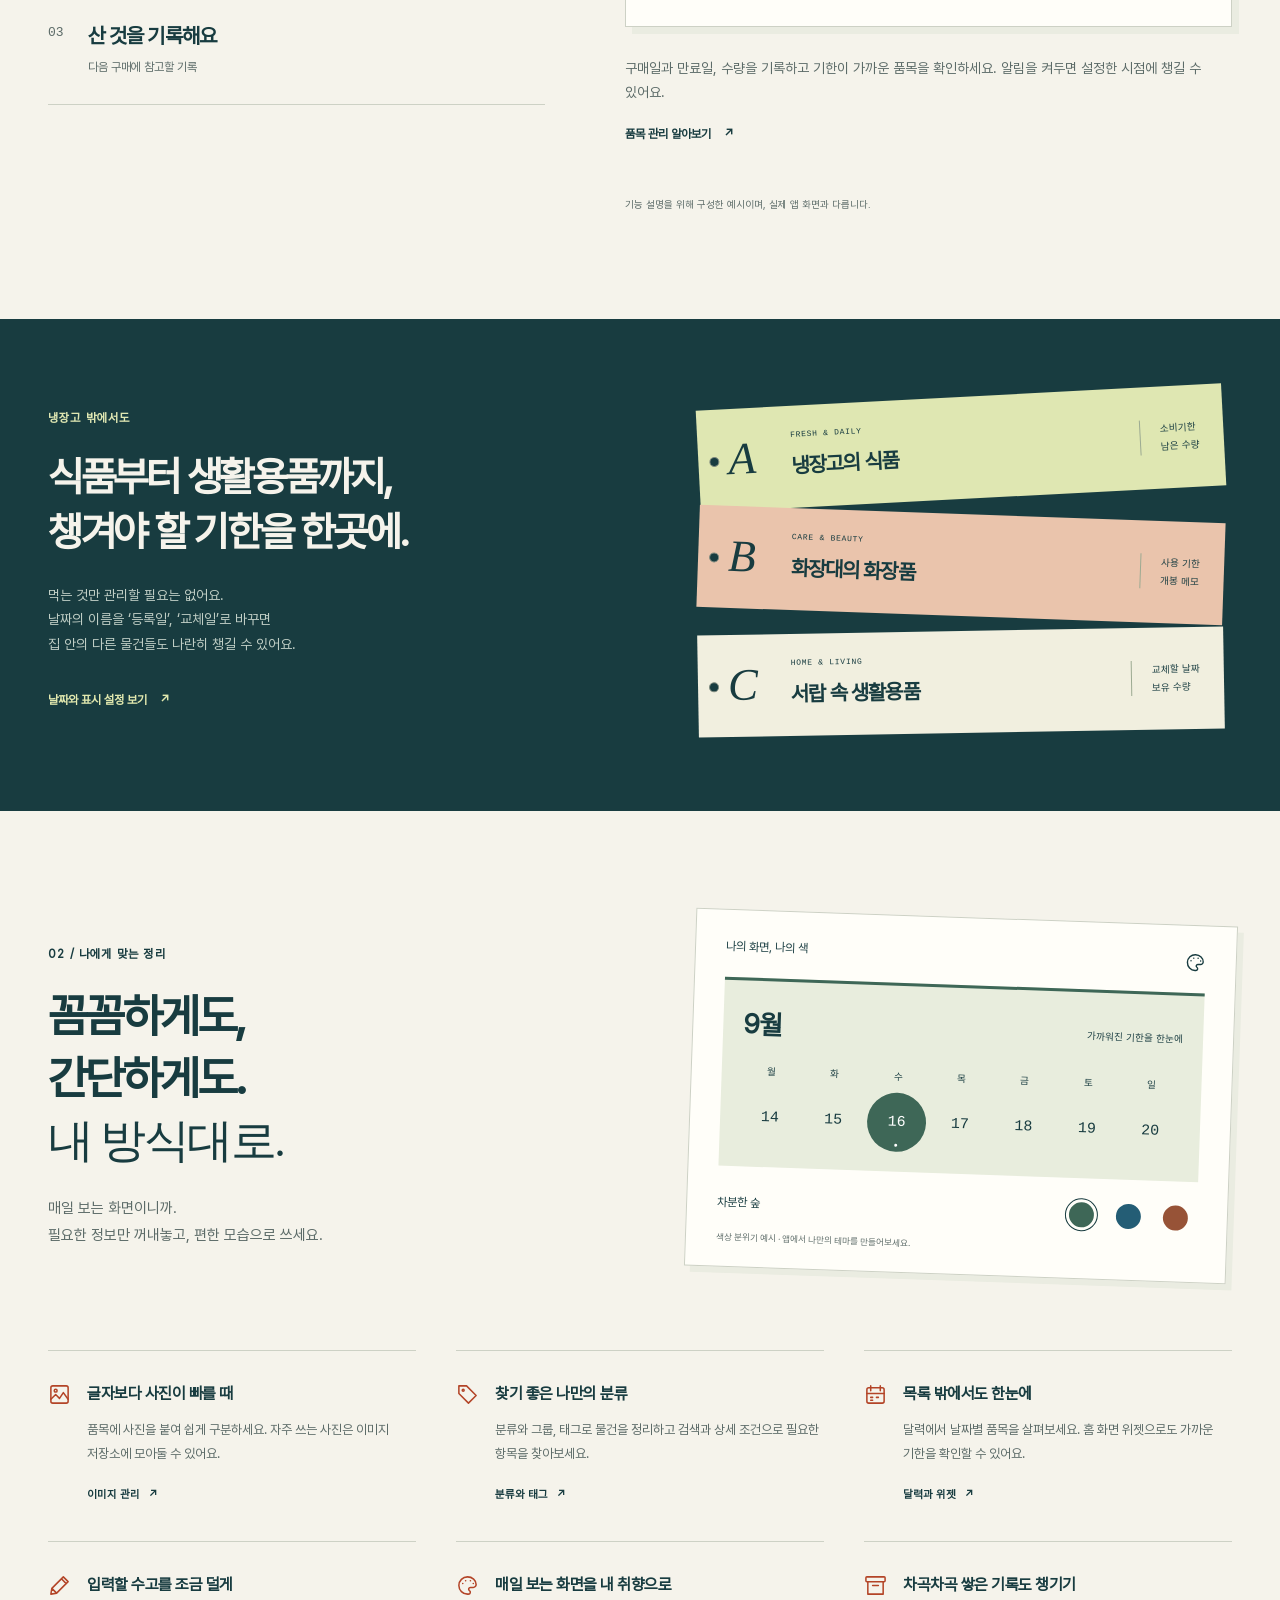
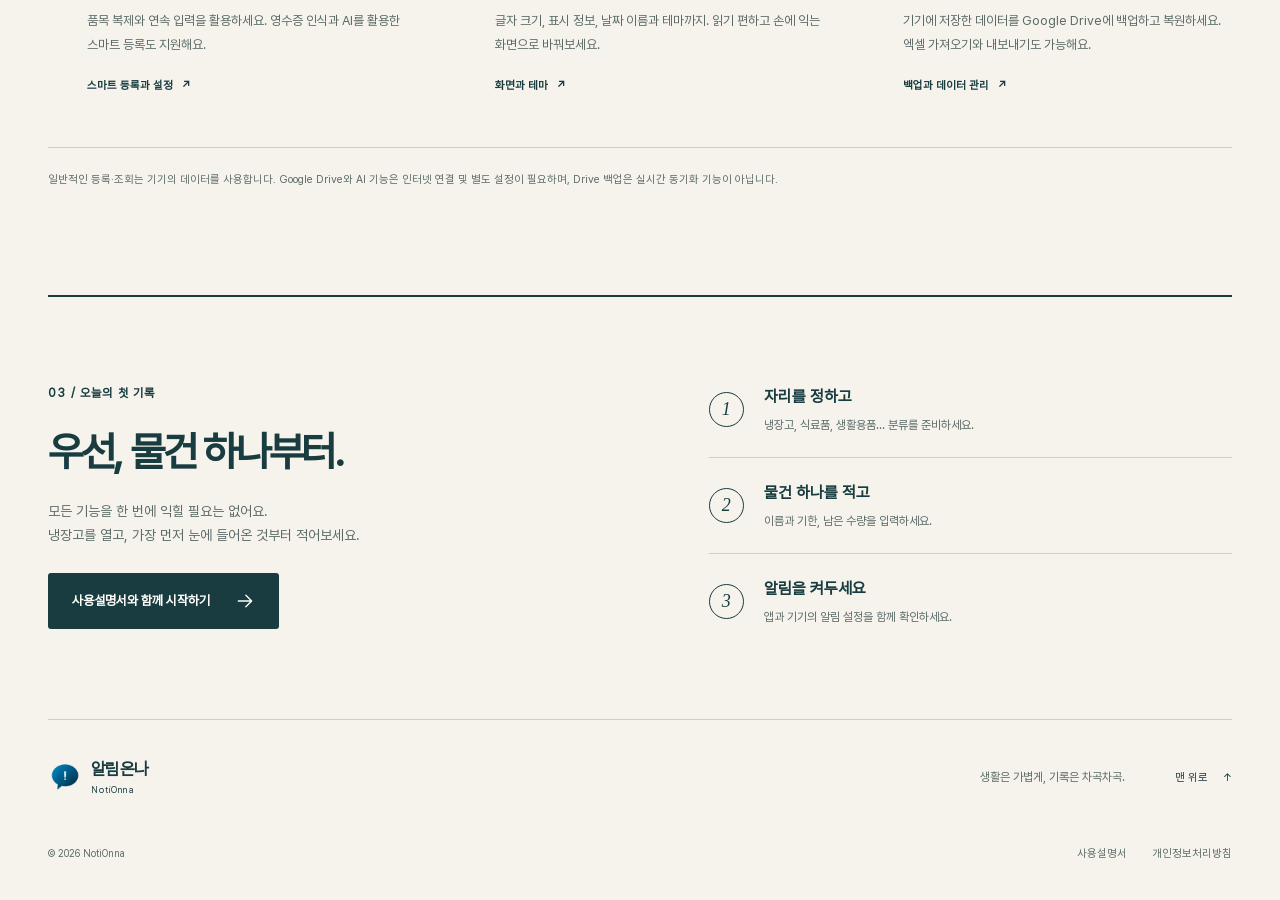
==== commit 4b893ffa: "Update index.html" ====
--- a/index.html
+++ b/index.html
@@ -9,7 +9,7 @@
   <meta property="og:locale" content="ko_KR">
   <meta property="og:title" content="알림온나 — 사 둔 것을, 잘 쓰는 생활">
   <meta property="og:description" content="냉장고 속 우유부터 서랍 속 생활용품까지. 기억할 일은 덜고, 하나씩 알뜰하게 챙겨보세요.">
-  <meta property="og:image" content="https://insac04.github.io/notionna/home/images/app_icon.png">
+  <meta property="og:image" content="https://insac04.github.io/notionna/images/app_icon.png">
   <title>알림온나 — 사 둔 것을, 잘 쓰는 생활</title>
   <link rel="icon" type="image/png" href="images/app_icon.png">
   <link rel="stylesheet" href="home.css">
@@ -43,7 +43,7 @@
   <header class="site-header wrap">
     <a class="brand" href="#top" aria-label="알림온나 소개 처음으로"><img src="images/app_icon.png" width="38" height="38" alt=""><span>알림온나<span class="brand-roman">NotiOnna</span></span></a>
     <nav class="site-nav" aria-label="주요 메뉴">
-      <a href="#everyday">생활의 흐름</a><a href="#your-way">취향대로</a><a class="nav-manual" href="../manual/">사용설명서 <span aria-hidden="true">↗</span></a>
+      <a href="#everyday">생활의 흐름</a><a href="#your-way">취향대로</a><a class="nav-manual" href="../notionna/manual/">사용설명서 <span aria-hidden="true">↗</span></a>
       <button class="theme-button" type="button" aria-label="어두운 화면으로 전환" hidden data-enhanced><svg class="icon moon-icon" aria-hidden="true"><use href="#moon"/></svg><svg class="icon sun-icon" aria-hidden="true"><use href="#sun"/></svg></button>
     </nav>
   </header>
@@ -53,7 +53,7 @@
         <p class="eyebrow"><span class="small-spark" aria-hidden="true">✳</span> 내 생활의 작은 보관함</p>
         <h1 id="hero-title">사 둔 것을,<br><span class="marked">잘 쓰는 생활.</span></h1>
         <p class="hero-description">냉장고 속 우유부터 서랍 속 생활용품까지.<br> 기한과 수량을 챙기고, 다음 장보기까지 이어가세요.<br> 기억할 일은 알림온나에 조금 덜어두고요.<br> 알림온나가 여러분의 가정에서 작지만 유용한 도구로, 부담 없이 편안하게 쓰이기를 바랍니다.</p>
-        <div class="hero-actions"><a class="button button-solid" href="../manual/#quickstart">처음 사용해 보기 <svg class="icon" aria-hidden="true"><use href="#arrow"/></svg></a><a class="text-link" href="#everyday">어떤 앱인가요? <span aria-hidden="true">↓</span></a></div>
+        <div class="hero-actions"><a class="button button-solid" href="../notionna/manual/#quickstart">처음 사용해 보기 <svg class="icon" aria-hidden="true"><use href="#arrow"/></svg></a><a class="text-link" href="#everyday">어떤 앱인가요? <span aria-hidden="true">↓</span></a></div>
         <p class="hero-note"><span class="note-line" aria-hidden="true"></span> 식품 · 생활용품 · 소모품을 위한 Android 앱</p>
       </div>
       <figure class="cabinet-figure">
@@ -90,29 +90,29 @@
               <div class="preview-item"><span class="mini-illustration tube-mini" aria-hidden="true"></span><span><strong>선크림</strong><small>화장대 · 1개</small></span><b class="remaining">D−30</b></div>
               <div class="paper-foot"><svg class="icon" aria-hidden="true"><use href="#bell"/></svg> 알림 시점도 물건에 맞게 설정하세요.</div>
             </div>
-            <div class="panel-caption"><p>구매일과 만료일, 수량을 기록하고 기한이 가까운 품목을 확인하세요. 알림을 켜두면 설정한 시점에 챙길 수 있어요.</p><a class="text-link" href="../manual/#item">품목 관리 알아보기 <span aria-hidden="true">↗</span></a></div>
+            <div class="panel-caption"><p>구매일과 만료일, 수량을 기록하고 기한이 가까운 품목을 확인하세요. 알림을 켜두면 설정한 시점에 챙길 수 있어요.</p><a class="text-link" href="../notionna/manual/#item">품목 관리 알아보기 <span aria-hidden="true">↗</span></a></div>
           </article>
           <article id="panel-shop" class="flow-panel" role="tabpanel" aria-labelledby="tab-shop" tabindex="0" hidden>
             <div class="paper-preview shopping-preview"><div class="paper-head"><span class="micro">SHOPPING NOTE</span><span class="paper-index">02</span></div><h3>이번 주 장보기</h3><div class="list-labels"><span>살 물건 / 필요한 수량</span><span>장보기 목록</span></div>
               <div class="shopping-item"><span class="sample-checkbox" aria-hidden="true"></span><strong>우유</strong><span>2팩</span></div><div class="shopping-item"><span class="sample-checkbox" aria-hidden="true"></span><strong>달걀</strong><span>1판</span></div><div class="shopping-item sample-done"><span class="sample-checkbox" aria-hidden="true"><svg class="icon"><use href="#check"/></svg></span><strong>주방 세제</strong><span>1개</span></div>
               <div class="paper-foot"><svg class="icon" aria-hidden="true"><use href="#check"/></svg> 구매한 물건은 관리대상으로 등록할 수 있어요.</div>
             </div>
-            <div class="panel-caption"><p>필요한 품목을 쇼핑 리스트로 보내고, 장볼 곳이나 목적에 따라 그룹으로 정리하세요. 구매한 물건은 관리대상에 새로 등록할 수 있어요.</p><a class="text-link" href="../manual/#shopping">쇼핑 리스트 알아보기 <span aria-hidden="true">↗</span></a></div>
+            <div class="panel-caption"><p>필요한 품목을 쇼핑 리스트로 보내고, 장볼 곳이나 목적에 따라 그룹으로 정리하세요. 구매한 물건은 관리대상에 새로 등록할 수 있어요.</p><a class="text-link" href="../notionna/manual/#shopping">쇼핑 리스트 알아보기 <span aria-hidden="true">↗</span></a></div>
           </article>
           <article id="panel-record" class="flow-panel" role="tabpanel" aria-labelledby="tab-record" tabindex="0" hidden>
             <div class="paper-preview receipt-preview"><div class="paper-head"><span class="micro">PURCHASE ARCHIVE</span><span class="paper-index">03</span></div><h3>잘 샀다는 기록</h3><div class="list-labels"><span>동네 마트</span><span>09. 12.</span></div>
               <div class="receipt-item"><strong>우유 <small>2팩</small></strong><span>5,600원</span></div><div class="receipt-item"><strong>달걀 <small>1판</small></strong><span>7,900원</span></div><div class="receipt-item"><strong>주방 세제 <small>1개</small></strong><span>4,500원</span></div><div class="receipt-total"><span>구매 기록 합계</span><strong>18,000<span>원</span></strong></div>
             </div>
-            <div class="panel-caption"><p>구매 내역에 날짜, 구매처, 수량과 가격을 남겨두세요. 언제 어디서 샀는지, 얼마였는지 궁금할 때 다시 찾아볼 수 있어요.</p><a class="text-link" href="../manual/#history">구매 내역 알아보기 <span aria-hidden="true">↗</span></a></div>
+            <div class="panel-caption"><p>구매 내역에 날짜, 구매처, 수량과 가격을 남겨두세요. 언제 어디서 샀는지, 얼마였는지 궁금할 때 다시 찾아볼 수 있어요.</p><a class="text-link" href="../notionna/manual/#history">구매 내역 알아보기 <span aria-hidden="true">↗</span></a></div>
           </article>
           <p class="example-note">기능 설명을 위해 구성한 예시이며, 실제 앱 화면과 다릅니다.</p>
         </div>
       </div>
-      <noscript><p class="noscript-note">쇼핑 리스트에서는 구매할 물건을 정리하고, 구매 내역에서는 날짜·구매처·가격을 기록할 수 있습니다. <a href="../manual/">사용설명서에서 모든 기능 보기 →</a></p></noscript>
+      <noscript><p class="noscript-note">쇼핑 리스트에서는 구매할 물건을 정리하고, 구매 내역에서는 날짜·구매처·가격을 기록할 수 있습니다. <a href="../notionna/manual/">사용설명서에서 모든 기능 보기 →</a></p></noscript>
     </section>
 
     <section class="beyond-food" aria-labelledby="beyond-title"><div class="wrap beyond-inner">
-      <div><p class="eyebrow">냉장고 밖에서도</p><h2 id="beyond-title">식품부터 생활용품까지,<br>챙겨야 할 기한을 한곳에.</h2><p>먹는 것만 관리할 필요는 없어요.<br>날짜의 이름을 ‘등록일’, ‘교체일’로 바꾸면<br>집 안의 다른 물건들도 나란히 챙길 수 있어요.</p><a class="text-link" href="../manual/#appearance">날짜와 표시 설정 보기 <span aria-hidden="true">↗</span></a></div>
+      <div><p class="eyebrow">냉장고 밖에서도</p><h2 id="beyond-title">식품부터 생활용품까지,<br>챙겨야 할 기한을 한곳에.</h2><p>먹는 것만 관리할 필요는 없어요.<br>날짜의 이름을 ‘등록일’, ‘교체일’로 바꾸면<br>집 안의 다른 물건들도 나란히 챙길 수 있어요.</p><a class="text-link" href="../notionna/manual/#appearance">날짜와 표시 설정 보기 <span aria-hidden="true">↗</span></a></div>
       <div class="label-stack" aria-label="활용 예시"><div class="storage-label"><span class="label-index">A</span><div><small>FRESH &amp; DAILY</small><strong>냉장고의 식품</strong></div><span class="label-detail">소비기한<br>남은 수량</span></div><div class="storage-label"><span class="label-index">B</span><div><small>CARE &amp; BEAUTY</small><strong>화장대의 화장품</strong></div><span class="label-detail">사용 기한<br>개봉 메모</span></div><div class="storage-label"><span class="label-index">C</span><div><small>HOME &amp; LIVING</small><strong>서랍 속 생활용품</strong></div><span class="label-detail">교체할 날짜<br>보유 수량</span></div></div>
     </div></section>
 
@@ -122,12 +122,12 @@
         <div class="color-sample" data-palette="forest"><div class="color-sample-top"><span>나의 화면, 나의 색</span><svg class="icon" aria-hidden="true"><use href="#palette"/></svg></div><div class="sample-calendar" aria-hidden="true"><div><strong>9월</strong><span>가까워진 기한을 한눈에</span></div><div class="calendar-strip"><span>월<b>14</b></span><span>화<b>15</b></span><span class="calendar-selected">수<b>16<i></i></b></span><span>목<b>17</b></span><span>금<b>18</b></span><span>토<b>19</b></span><span>일<b>20</b></span></div></div><div class="palette-controls" role="group" aria-label="색상 분위기 미리보기" hidden data-enhanced><span id="palette-name">차분한 숲</span><div><button type="button" class="swatch forest" data-palette="forest" aria-label="차분한 숲 색상 보기" aria-pressed="true"></button><button type="button" class="swatch ocean" data-palette="ocean" aria-label="깊은 바다 색상 보기" aria-pressed="false"></button><button type="button" class="swatch clay" data-palette="clay" aria-label="따뜻한 흙 색상 보기" aria-pressed="false"></button></div></div><p class="color-sample-note">색상 분위기 예시 · 앱에서 나만의 테마를 만들어보세요.</p></div>
       </div>
       <div class="feature-directory">
-        <article><svg class="icon" aria-hidden="true"><use href="#photo"/></svg><div><h3>글자보다 사진이 빠를 때</h3><p>품목에 사진을 붙여 쉽게 구분하세요. 자주 쓰는 사진은 이미지 저장소에 모아둘 수 있어요.</p><a href="../manual/#images">이미지 관리 <span aria-hidden="true">↗</span></a></div></article>
-        <article><svg class="icon" aria-hidden="true"><use href="#tag"/></svg><div><h3>찾기 좋은 나만의 분류</h3><p>분류와 그룹, 태그로 물건을 정리하고 검색과 상세 조건으로 필요한 항목을 찾아보세요.</p><a href="../manual/#categories">분류와 태그 <span aria-hidden="true">↗</span></a></div></article>
-        <article><svg class="icon" aria-hidden="true"><use href="#calendar"/></svg><div><h3>목록 밖에서도 한눈에</h3><p>달력에서 날짜별 품목을 살펴보세요. 홈 화면 위젯으로도 가까운 기한을 확인할 수 있어요.</p><a href="../manual/#widget">달력과 위젯 <span aria-hidden="true">↗</span></a></div></article>
-        <article><svg class="icon" aria-hidden="true"><use href="#pencil"/></svg><div><h3>입력할 수고를 조금 덜게</h3><p>품목 복제와 연속 입력을 활용하세요. 영수증 인식과 AI를 활용한 스마트 등록도 지원해요.</p><a href="../manual/#smart">스마트 등록과 설정 <span aria-hidden="true">↗</span></a></div></article>
-        <article><svg class="icon" aria-hidden="true"><use href="#palette"/></svg><div><h3>매일 보는 화면을 내 취향으로</h3><p>글자 크기, 표시 정보, 날짜 이름과 테마까지. 읽기 편하고 손에 익는 화면으로 바꿔보세요.</p><a href="../manual/#themes">화면과 테마 <span aria-hidden="true">↗</span></a></div></article>
-        <article><svg class="icon" aria-hidden="true"><use href="#archive"/></svg><div><h3>차곡차곡 쌓은 기록도 챙기기</h3><p>기기에 저장한 데이터를 Google Drive에 백업하고 복원하세요. 엑셀 가져오기와 내보내기도 가능해요.</p><a href="../manual/#backup">백업과 데이터 관리 <span aria-hidden="true">↗</span></a></div></article>
+        <article><svg class="icon" aria-hidden="true"><use href="#photo"/></svg><div><h3>글자보다 사진이 빠를 때</h3><p>품목에 사진을 붙여 쉽게 구분하세요. 자주 쓰는 사진은 이미지 저장소에 모아둘 수 있어요.</p><a href="../notionna/manual/#images">이미지 관리 <span aria-hidden="true">↗</span></a></div></article>
+        <article><svg class="icon" aria-hidden="true"><use href="#tag"/></svg><div><h3>찾기 좋은 나만의 분류</h3><p>분류와 그룹, 태그로 물건을 정리하고 검색과 상세 조건으로 필요한 항목을 찾아보세요.</p><a href="../notionna/manual/#categories">분류와 태그 <span aria-hidden="true">↗</span></a></div></article>
+        <article><svg class="icon" aria-hidden="true"><use href="#calendar"/></svg><div><h3>목록 밖에서도 한눈에</h3><p>달력에서 날짜별 품목을 살펴보세요. 홈 화면 위젯으로도 가까운 기한을 확인할 수 있어요.</p><a href="../notionna/manual/#widget">달력과 위젯 <span aria-hidden="true">↗</span></a></div></article>
+        <article><svg class="icon" aria-hidden="true"><use href="#pencil"/></svg><div><h3>입력할 수고를 조금 덜게</h3><p>품목 복제와 연속 입력을 활용하세요. 영수증 인식과 AI를 활용한 스마트 등록도 지원해요.</p><a href="../notionna/manual/#smart">스마트 등록과 설정 <span aria-hidden="true">↗</span></a></div></article>
+        <article><svg class="icon" aria-hidden="true"><use href="#palette"/></svg><div><h3>매일 보는 화면을 내 취향으로</h3><p>글자 크기, 표시 정보, 날짜 이름과 테마까지. 읽기 편하고 손에 익는 화면으로 바꿔보세요.</p><a href="../notionna/manual/#themes">화면과 테마 <span aria-hidden="true">↗</span></a></div></article>
+        <article><svg class="icon" aria-hidden="true"><use href="#archive"/></svg><div><h3>차곡차곡 쌓은 기록도 챙기기</h3><p>기기에 저장한 데이터를 Google Drive에 백업하고 복원하세요. 엑셀 가져오기와 내보내기도 가능해요.</p><a href="../notionna/manual/#backup">백업과 데이터 관리 <span aria-hidden="true">↗</span></a></div></article>
       </div>
       <p class="connection-note">일반적인 등록·조회는 기기의 데이터를 사용합니다. Google Drive와 AI 기능은 인터넷 연결 및 별도 설정이 필요하며, Drive 백업은 실시간 동기화 기능이 아닙니다.</p>
     </section>
@@ -136,14 +136,14 @@
         <p class="eyebrow">03 / 오늘의 첫 기록</p>
         <h2 id="start-title">우선, 물건 하나부터.</h2>
         <p>모든 기능을 한 번에 익힐 필요는 없어요.<br>냉장고를 열고, 가장 먼저 눈에 들어온 것부터 적어보세요.</p>
-        <a class="button button-solid" href="../manual/#quickstart">사용설명서와 함께 시작하기 <svg class="icon" aria-hidden="true"><use href="#arrow"/></svg></a>
+        <a class="button button-solid" href="../notionna/manual/#quickstart">사용설명서와 함께 시작하기 <svg class="icon" aria-hidden="true"><use href="#arrow"/></svg></a>
       </div>
       <ol class="start-checklist"><li><span>1</span><div><strong>자리를 정하고</strong><p>냉장고, 식료품, 생활용품… 분류를 준비하세요.</p></div></li><li><span>2</span><div><strong>물건 하나를 적고</strong><p>이름과 기한, 남은 수량을 입력하세요.</p></div></li><li><span>3</span><div><strong>알림을 켜두세요</strong><p>앱과 기기의 알림 설정을 함께 확인하세요.</p></div></li></ol>
     </section>
   </main>
   <footer class="site-footer wrap">
     <div class="footer-top"><a class="brand" href="#top"><img src="images/app_icon.png" width="34" height="34" alt=""><span>알림온나<span class="brand-roman">NotiOnna</span></span></a><p>생활은 가볍게, 기록은 차곡차곡.</p><a class="back-top" href="#top">맨 위로 <span aria-hidden="true">↑</span></a></div>
-    <div class="footer-bottom"><small>© 2026 NotiOnna</small><nav aria-label="도움말과 정책"><a href="../manual/">사용설명서</a><a href="../notionna/privacy_policy/">개인정보처리방침</a></nav></div>
+    <div class="footer-bottom"><small>© 2026 NotiOnna</small><nav aria-label="도움말과 정책"><a href="../notionna/manual/">사용설명서</a><a href="../notionna/privacy_policy/">개인정보처리방침</a></nav></div>
   </footer>
 </body>
 </html>
